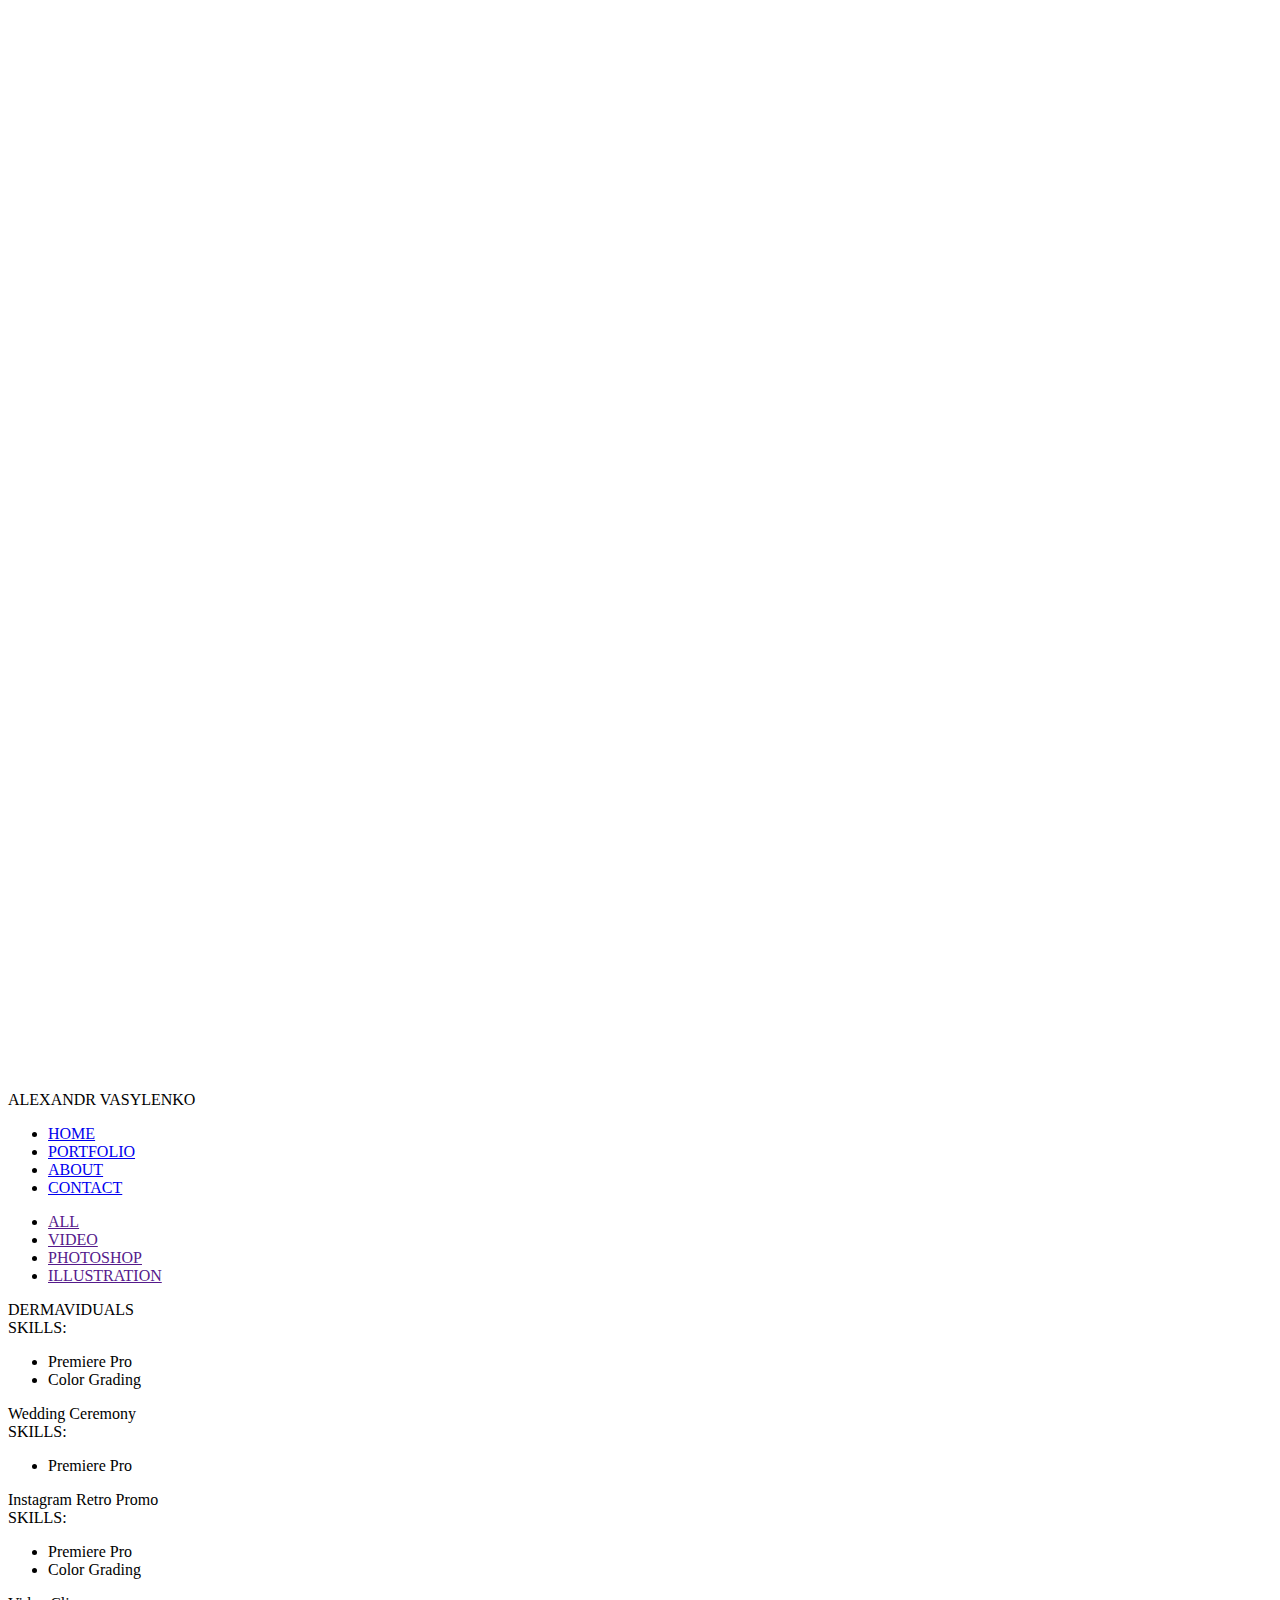
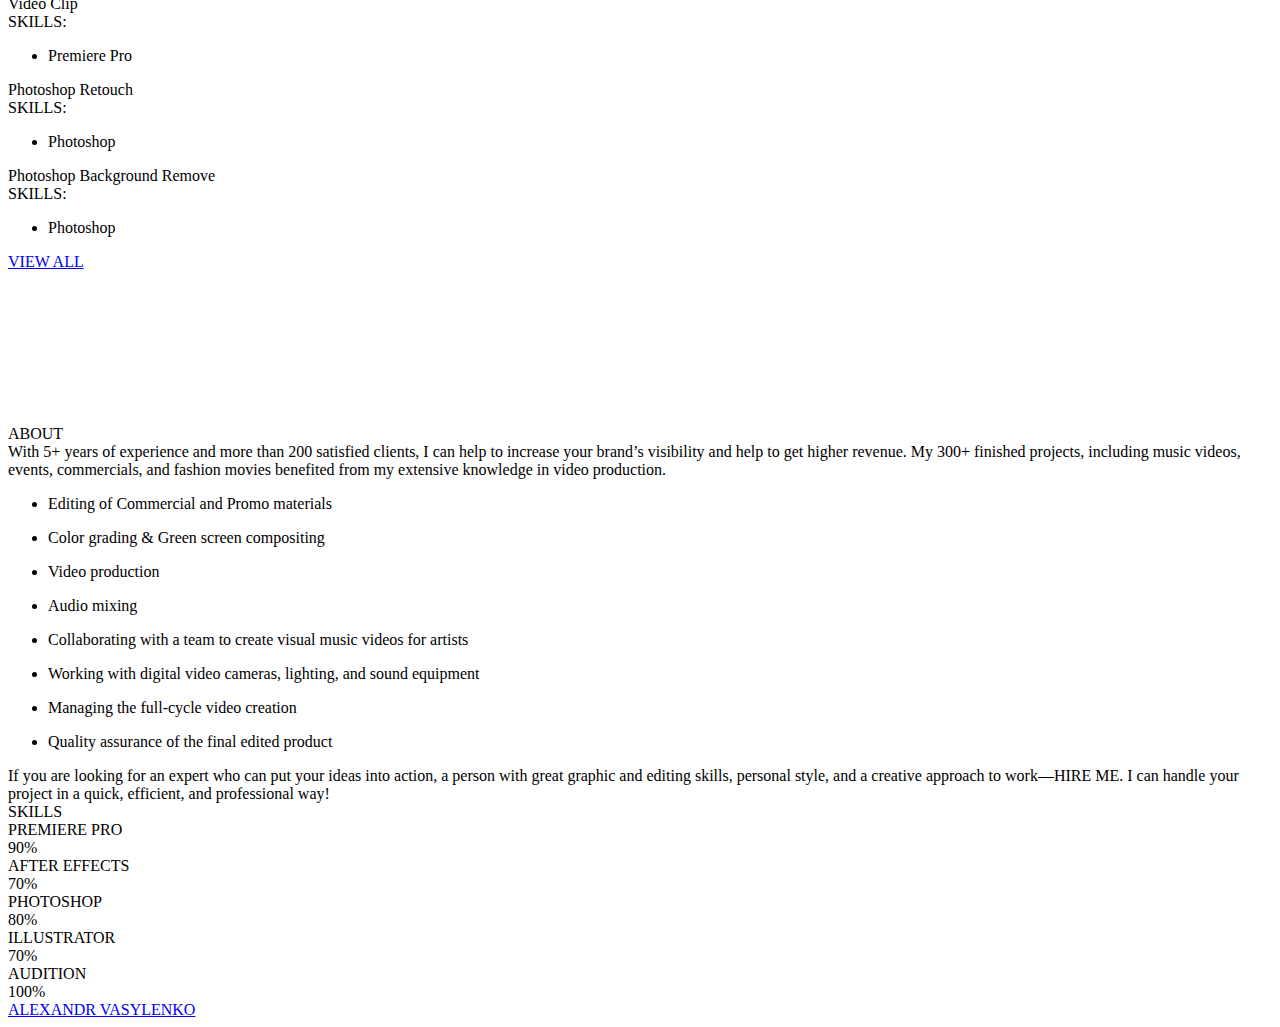
==== index.html @ b92a7e42 "Styled mobile-flip design" ====
<!doctype html>
<html lang="en">
<head>
  <meta charset="UTF-8">
  <meta name="viewport"
    content="width=device-width, user-scalable=no, initial-scale=1.0, maximum-scale=1.0, minimum-scale=1.0">
  <meta http-equiv="X-UA-Compatible" content="ie=edge">

  <!-- Fonts -->
  <link rel="preconnect" href="https://fonts.googleapis.com">
  <!-- <link rel="preconnect" href="https://fonts.gstatic.com" crossorigin> -->
  <link href="https://fonts.googleapis.com/css2?family=Raleway:wght@200;400;600;700&display=swap" rel="stylesheet">
  <!--  -->

  <!-- Font Awesome -->
  <link rel="stylesheet" href="https://use.fontawesome.com/releases/v5.15.4/css/all.css" integrity="sha384-DyZ88mC6Up2uqS4h/KRgHuoeGwBcD4Ng9SiP4dIRy0EXTlnuz47vAwmeGwVChigm" crossorigin="anonymous">
  <!--  -->

  <!-- CSS -->
  <!-- <link rel="stylesheet" href="assets/css/bootstrap.min.css"> -->
  <!--  -->

  <!-- Styles -->
  <link rel="stylesheet" href="/portfolio/assets/css/style.css" type="text/css">
  <link rel="stylesheet" href="/portfolio/styles/style.min.css" type="text/css">
  <!--  -->

  <!-- Script -->
  <script type="text/javascript" src="/portfolio/assets/js/jquery-3.6.0.min.js"></script>
  <script type="text/javascript" src="/portfolio/assets/js/lightzoom.js"></script>
  <script type="text/javascript">jQuery('.lightzoom').lightzoom({speed: 400, viewTitle: true});</script>
  <script type="text/javascript" src="/portfolio/assets/js/functions.js" defer></script>
  <!--  -->
  <link rel="shortcut icon" href="/portfolio/favicon.ico" type="image/x-icon">
  <title>Alex Vasylenko</title>
</head>
<body>
  <header id="home" class="header">
    <div id="overlay"></div>
    <div class="bg"></div>
    <div class="header__content">
      <div class="container">
        <div class="header__content-inner">
          <a class="logo-link" href="/"><img class="logo" src="/assets/images/logo-white.png" alt="header-logo"></a>
          <div class="title">
            <span>ALEXANDR VASYLENKO</span>
          </div>
          <div class="menu">
            <div class="menu-left">
              <div class="logo">
                <div class="logo__link">
                  <!-- <img class="logo__img" src="" alt="logo"> -->
                </div>
              </div>
            </div>
            <nav class="menu-right">
              <ul class="menu-right__list">
                <li class="menu-right__list-item">
                  <a href="/portfolio" class="menu-right__link menu-right__link--active">HOME</a>
                </li>
                <li class="menu-right__list-item">
                  <a href="#portfolio" class="menu-right__link">PORTFOLIO</a>
                </li>
                <li class="menu-right__list-item">
                  <a href="#about" class="menu-right__link">ABOUT</a>
                </li>
                <li class="menu-right__list-item">
                  <a href="#contact" class="menu-right__link">CONTACT</a>
                </li>
              </ul>
            </nav>
          </div>
        </div>
      </div>
    </div>
  </header>

  <div class="content">
    <section id="portfolio" class="portfolio">
      <div class="container">
        <div class="menu">
          <ul class="menu__list">
            <li class="menu__list-item pad">
              <a href="" class="menu__link menu__link--active"><span>ALL</span></a>
            </li>
            <li class="menu__list-item pad">
              <a href="" class="menu__link">VIDEO</a>
            </li>
            <li class="menu__list-item pad">
              <a href="" class="menu__link">PHOTOSHOP</a>
            </li>
            <li class="menu__list-item pad">
              <a href="" class="menu__link">ILLUSTRATION</a>
            </li>
          </ul>
        </div>
      
        <div class="portfolio__items">
          <div class="row">
            <div class="col-xs-12 col-sm-6 col-md-6 col-lg-4 portfolio__item">
              <div class="overlay">
                <div class="overlay__icons">
                  <!-- <a href="#"><i class="far fa-eye"></i></a> -->
                  <a class="overlay__icons-link" href="https://youtu.be/ZMEm9ED51pM" target="_blank"><i class="fas fa-link"></i></a>
                  <a class="overlay__icons-link lightzoom" href="/portfolio/assets/images/portfolio/screenshots/dermaviduals.png"><i class="fas fa-expand"></i></a>
                </div>
                <div class="overlay__text">
                  <div class="overlay__title">DERMAVIDUALS</div>
                  <div class="overlay__skill">
                    <div class="overlay__skill-title">SKILLS:</div>
                    <div class="overlay__skill-lists">
                      <ul class="overlay__skill-list">
                        <li class="overlay__skill-item">Premiere Pro</li>
                        <li class="overlay__skill-item">Color Grading</li>
                        <!-- <li class="overlay__skill-item photoshop">Illustrator</li>
                      </ul>
                      <ul class="overlay__skill-list">
                        <li class="overlay__skill-item photoshop">Photoshop</li>
                        <li class="overlay__skill-item photoshop">Illustrator</li> -->
                      </ul>
                    </div>
                  </div>
                </div>
              </div>
              <div class="portfolio__item-img portfolio__item-1"></div>
              <!-- <img class="portfolio__item-img" src="/portfolio/assets/images/screenshots/Example2.png" alt="DERMAVIDUALS"> -->
              <div class="portfolio__item-title"></div>
              <div class="portfolio__item-desc"></div>
            </div>
            <div class="col-xs-12 col-sm-6 col-md-6 col-lg-4 portfolio__item">
              <div class="overlay">
                <div class="overlay__icons">
                  <!-- <a href="#"><i class="far fa-eye"></i></a> -->
                  <a class="overlay__icons-link" href="https://youtu.be/15vxEZLTHuY" target="_blank"><i class="fas fa-link"></i></a>
                  <a class="overlay__icons-link lightzoom" href="/portfolio/assets/images/portfolio/screenshots/wedding-ceremony.png"><i class="fas fa-expand"></i></a>
                </div>
                <div class="overlay__text">
                  <div class="overlay__title">Wedding Ceremony</div>
                  <div class="overlay__skill">
                    <div class="overlay__skill-title">SKILLS:</div>
                    <div class="overlay__skill-lists">
                      <ul class="overlay__skill-list">
                        <li class="overlay__skill-item">Premiere Pro</li>
                        <!-- <li class="overlay__skill-item photoshop">Illustrator</li>
                        <li class="overlay__skill-item photoshop">Illustrator</li>
                      </ul>
                      <ul class="overlay__skill-list">
                        <li class="overlay__skill-item photoshop">Photoshop</li>
                        <li class="overlay__skill-item photoshop">Illustrator</li> -->
                      </ul>
                    </div>
                  </div>
                </div>
              </div>
              <div class="portfolio__item-img portfolio__item-2"></div>
              <!-- <img class="portfolio__item-img" src="/portfolio/assets/images/screenshots/Example7.png" alt="Wedding Ceremony"> -->
              <div class="portfolio__item-title"></div>
              <div class="portfolio__item-desc"></div>
            </div>
            <div class="col-xs-12 col-sm-6 col-md-6 col-lg-4 portfolio__item">
              <div class="overlay">
                <div class="overlay__icons">
                  <!-- <a href="#"><i class="far fa-eye"></i></a> -->
                  <a class="overlay__icons-link" href="https://youtube.com/shorts/yMUczRINJYo?feature=share" target="_blank"><i class="fas fa-link"></i></a>
                  <a class="overlay__icons-link lightzoom" href="/portfolio/assets/images/portfolio/screenshots/inst_retro_promo.png"><i class="fas fa-expand"></i></a>
                </div>
                <div class="overlay__text">
                  <div class="overlay__title">Instagram Retro Promo</div>
                  <div class="overlay__skill">
                    <div class="overlay__skill-title">SKILLS:</div>
                    <div class="overlay__skill-lists">
                      <ul class="overlay__skill-list">
                        <li class="overlay__skill-item">Premiere Pro</li>
                        <li class="overlay__skill-item">Color Grading</li>
                        <!-- <li class="overlay__skill-item photoshop">Illustrator</li> -->
                      </ul>
                    </div>
                  </div>
                </div>
              </div>
              <div class="portfolio__item-img portfolio__item-3"></div>
              <!-- <img class="portfolio__item-img" src="/portfolio/assets/images/screenshots/inst_retro_promo.png" alt="Instagram Retro Promo"> -->
              <div class="portfolio__item-title"></div>
              <div class="portfolio__item-desc"></div>
            </div>
            <div class="col-xs-12 col-sm-6 col-md-6 col-lg-4 portfolio__item">
              <div class="overlay">
                <div class="overlay__icons">
                  <!-- <a href="#"><i class="far fa-eye"></i></a> -->
                  <a class="overlay__icons-link" href="https://youtu.be/8874lwxf_Is" target="_blank"><i class="fas fa-link"></i></a>
                  <a class="overlay__icons-link lightzoom" href="/portfolio/assets/images/portfolio/screenshots/video-clip-1.png"><i class="fas fa-expand"></i></a>
                </div>
                <div class="overlay__text">
                  <div class="overlay__title">Video Clip</div>
                  <div class="overlay__skill">
                    <div class="overlay__skill-title">SKILLS:</div>
                    <div class="overlay__skill-lists">
                      <ul class="overlay__skill-list">
                        <li class="overlay__skill-item">Premiere Pro</li>
                        <!-- <li class="overlay__skill-item photoshop">Illustrator</li>
                        <li class="overlay__skill-item photoshop">Illustrator</li> -->
                      </ul>
                    </div>
                  </div>
                </div>
              </div>
              <div class="portfolio__item-img portfolio__item-4"></div>
              <!-- <img class="portfolio__item-img" src="/portfolio/assets/images/screenshots/Example6.png" alt=""> -->
              <div class="portfolio__item-title"></div>
              <div class="portfolio__item-desc"></div>
            </div>
            <div class="col-xs-12 col-sm-6 col-md-6 col-lg-4 portfolio__item">
              <div class="overlay">
                <div class="overlay__icons">
                  <!-- <a href="#"><i class="far fa-eye"></i></a> -->
                  <a class="overlay__icons-link lightzoom" href="/portfolio/assets/images/portfolio/photos/ps-retouch-1.png"><i class="fas fa-expand"></i></a>
                </div>
                <div class="overlay__text">
                  <div class="overlay__title">Photoshop Retouch</div>
                  <div class="overlay__skill">
                    <div class="overlay__skill-title">SKILLS:</div>
                    <div class="overlay__skill-lists">
                      <ul class="overlay__skill-list">
                        <li class="overlay__skill-item photoshop">Photoshop</li>
                      </ul>
                    </div>
                  </div>
                </div>
              </div>
              <div class="portfolio__item-img portfolio__item-5"></div>
              <!-- <img class="portfolio__item-img" src="/portfolio/assets/images/about.png" alt=""> -->
              <div class="portfolio__item-title"></div>
              <div class="portfolio__item-desc"></div>
            </div>
            <div class="col-xs-12 col-sm-6 col-md-6 col-lg-4 portfolio__item">
              <div class="overlay">
                <div class="overlay__icons">
                  <!-- <a href="#"><i class="far fa-eye"></i></a> -->
                  <a class="overlay__icons-link lightzoom" href="/portfolio/assets/images/portfolio/photos/ps-bg-remove-white.png"><i class="fas fa-expand"></i></a>
                </div>
                <div class="overlay__text">
                  <div class="overlay__title">Photoshop Background Remove</div>
                  <div class="overlay__skill">
                    <div class="overlay__skill-title">SKILLS:</div>
                    <div class="overlay__skill-lists">
                      <ul class="overlay__skill-list">
                        <li class="overlay__skill-item">Photoshop</li>
                      </ul>
                    </div>
                  </div>
                </div>
              </div>
              <div class="portfolio__item-img portfolio__item-6"></div>
              <!-- <img class="portfolio__item-img" src="/portfolio/assets/images/about.png" alt=""> -->
              <div class="portfolio__item-title"></div>
              <div class="portfolio__item-desc"></div>
            </div>
          </div>
        </div>

        <div class="portfolio__button">
          <a href="/portfolio/portfolio.html" class="portfolio__button-link">VIEW ALL</a>
        </div>
      </div>
    </section>

    <section id="about" class="about">
      <div class="container-fluid">
        <div class="row">
          <div class="col-xs-12 col-sm-12 col-md-6 col-lg-6">
            <video class="about__bg" autoplay loop muted>
              <source src="assets/videos/bg.mp4" 
                type="video/mp4"> 
            </video> 
          </div>
          <div class="col-xs-12 col-sm-12 col-md-6 col-lg-6">
            <div class="about__detail">
              <div class="about__title">
                ABOUT
              </div>
              <div class="about__description">
                <div class="about__description-1">
                  With 5+ years of experience and more than 200 satisfied clients, I can help to increase your brand’s visibility and help to get higher revenue. My 300+ finished projects, including music videos, events, commercials, and fashion movies benefited from my extensive knowledge in video production.
                </div>
                <div class="about__description-2">
                  <ul class="about__description-list">
                    <li class="about__description-item"><i class="fas fa-check-square"></i><p>Editing of Commercial and Promo materials</p></li>
                    <li class="about__description-item"><i class="fas fa-check-square"></i><p>Color grading & Green screen compositing</p></li>
                    <li class="about__description-item"><i class="fas fa-check-square"></i><p>Video production</p></li>
                    <li class="about__description-item"><i class="fas fa-check-square"></i><p>Audio mixing</p></li>
                    <li class="about__description-item"><i class="fas fa-check-square"></i><p>Collaborating with a team to create visual music videos for artists</p></li>
                    <li class="about__description-item"><i class="fas fa-check-square"></i><p>Working with digital video cameras, lighting, and sound equipment</p></li>
                    <li class="about__description-item"><i class="fas fa-check-square"></i><p>Managing the full-cycle video creation</p></li>
                    <li class="about__description-item"><i class="fas fa-check-square"></i><p>Quality assurance of the final edited product</p></li>
                  </ul>
                </div>
                <div class="about__description-3">
                  If you are looking for an expert who can put your ideas into action, a person with great graphic and editing skills, personal style, and a creative approach to work—HIRE ME. I can handle your project in a quick, efficient, and professional way!
                </div>
              </div>
              
            </div>
          </div>
        </div>
        <div class="container">
          <div class="row">
            <div class="col-xs-12 col-sm-12 col-md-12 col-lg-12">
              <div class="about__skill">
                <div class="about__skill-title">SKILLS</div>

                <div class="about__skill-bar">
                  <div class="skill premiere-pro">
                    <div class="bar">
                      <div class="bar__text">
                        <div class="bar__name">PREMIERE PRO</div>
                        <div class="percent">90%</div>
                      </div>
                      <div class="bar__line premiere-pro"></div>
                    </div>
                  </div>
                  <div class="skill after-effects">
                    <div class="bar">
                      <div class="bar__text">
                        <div class="bar__name">AFTER EFFECTS</div>
                        <div class="percent">70%</div>
                      </div>
                      <div class="bar__line after-effects"></div>
                    </div>
                  </div>
                  <div class="skill photoshop">
                    <div class="bar">
                      <div class="bar__text">
                        <div class="bar__name">PHOTOSHOP</div>
                        <div class="percent">80%</div>
                      </div>
                      <div class="bar__line photoshop"></div>
                    </div>
                  </div>
                  <div class="skill illustrator">
                    <div class="bar">
                      <div class="bar__text">
                        <div class="bar__name">ILLUSTRATOR</div>
                        <div class="percent">70%</div>
                      </div>
                      <div class="bar__line illustrator"></div>
                    </div>
                  </div>
                  <div class="skill audition">
                    <div class="bar">
                      <div class="bar__text">
                        <div class="bar__name">AUDITION</div>
                        <div class="percent">100%</div>
                      </div>
                      <div class="bar__line audition"></div>
                    </div>
                  </div>
                </div>
              </div>
            </div>
          </div>
        </div>  
    </section>
  </div>

  <!-- <div class="line"></div> -->

  <footer id="contact" class="footer">
    <div class="container">
      <div class="footer-wrapper">
        <div class="footer__title"><a href="#home">ALEXANDR VASYLENKO</a></div>
        <div class="footer__socials">
          <a href="https://www.youtube.com/watch?v=kZzDmT96uek&list=PLQsCbaeYlivxe1vZ52b4h73RuVxspUTUY" class="icon" target="_blank"><i class="fab fa-youtube"></i></a>
          <a href="#" class="icon"><i class="fab fa-instagram"></i></a>
        </div>
      </div>
    </div>
  </footer>

</body>
</html>
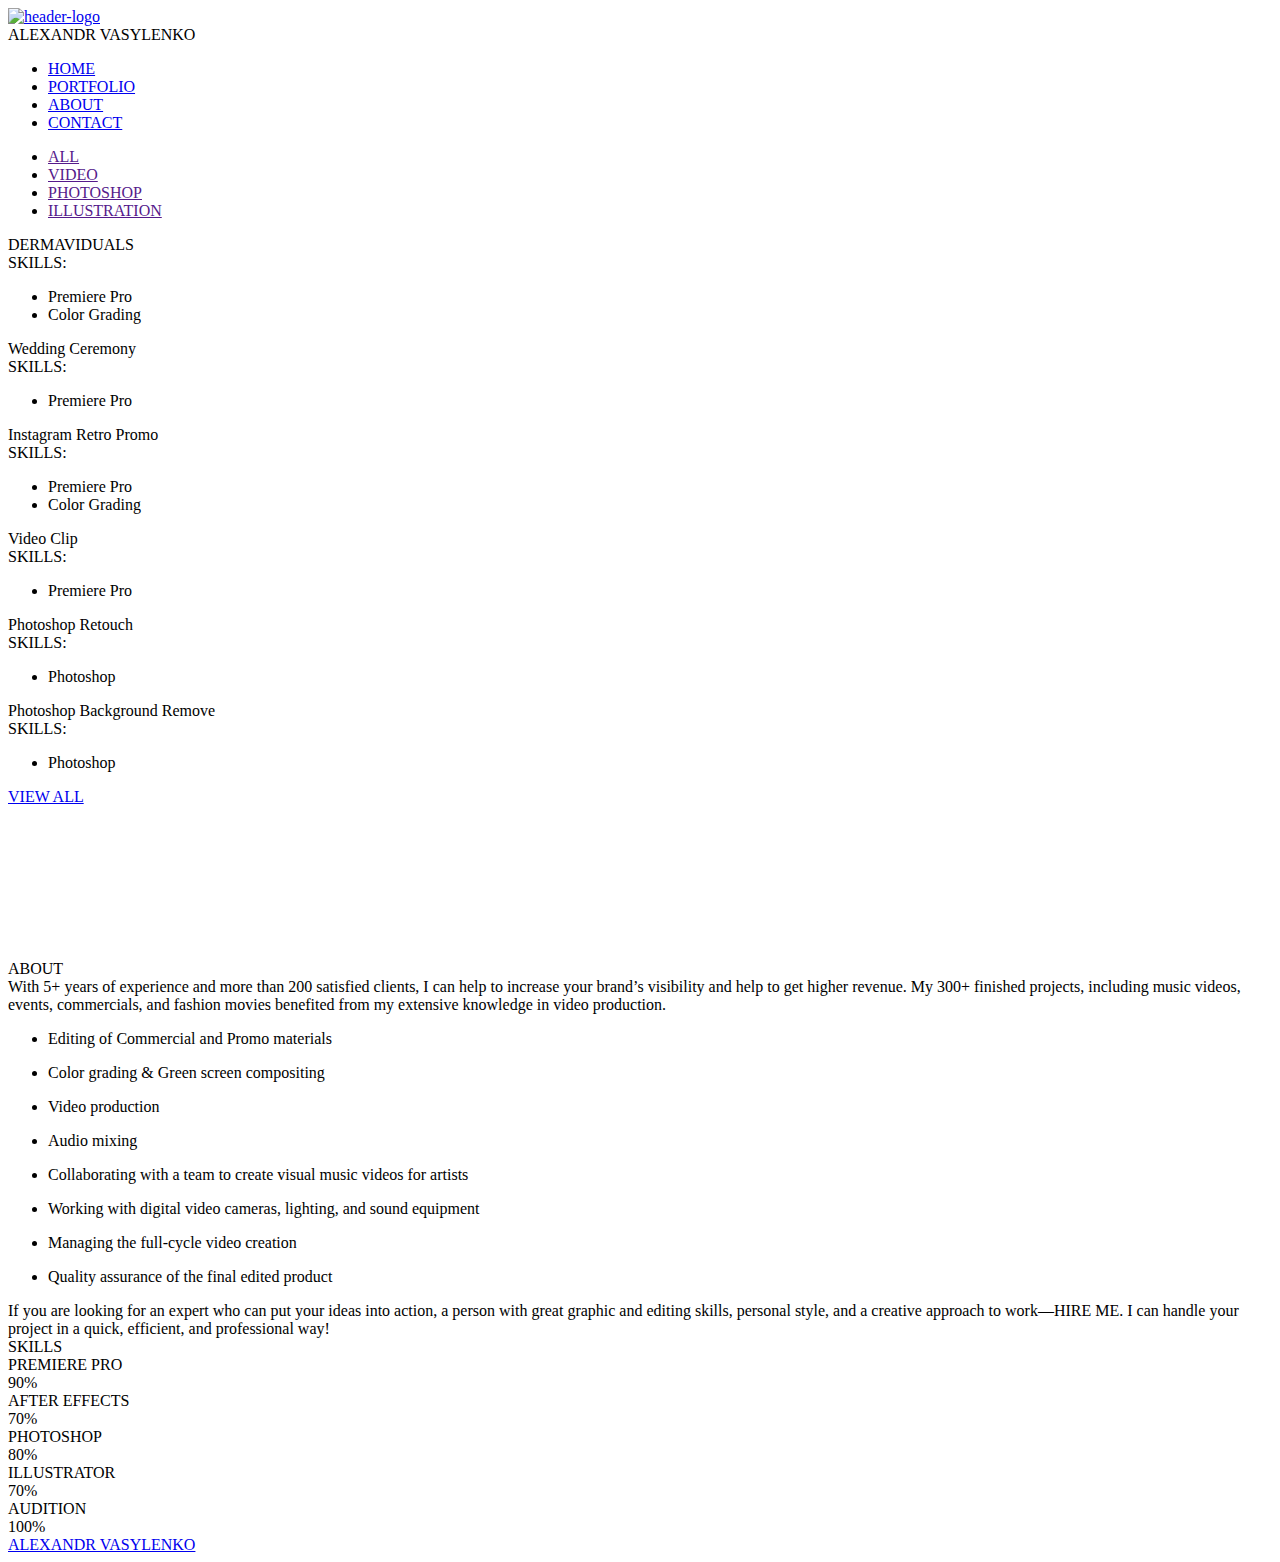
==== commit 315133c1: "Fix logo path" ====
--- a/index.html
+++ b/index.html
@@ -41,7 +41,7 @@
     <div class="header__content">
       <div class="container">
         <div class="header__content-inner">
-          <a class="logo-link" href="/"><img class="logo" src="/assets/images/logo-white.png" alt="header-logo"></a>
+          <a class="logo-link" href="/"><img class="logo" src="/portfolio/assets/images/logo-white.png" alt="header-logo"></a>
           <div class="title">
             <span>ALEXANDR VASYLENKO</span>
           </div>
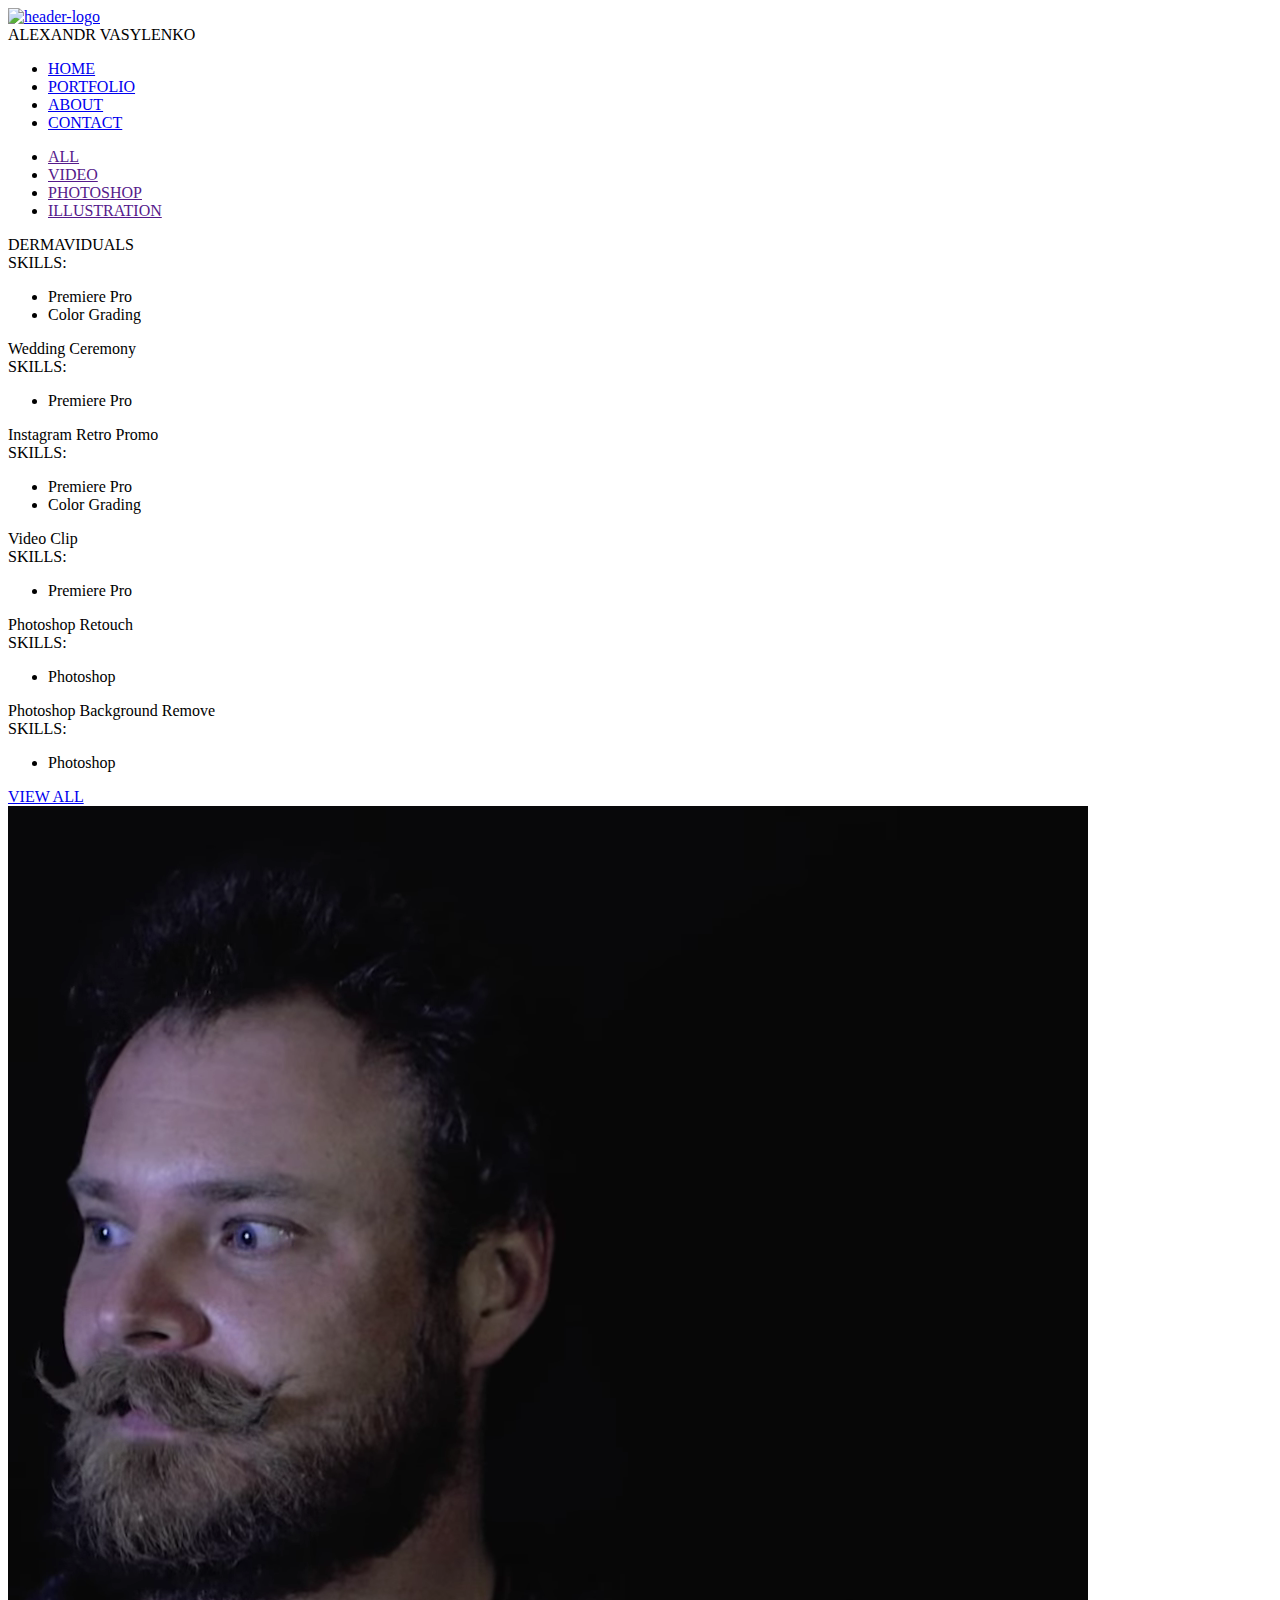
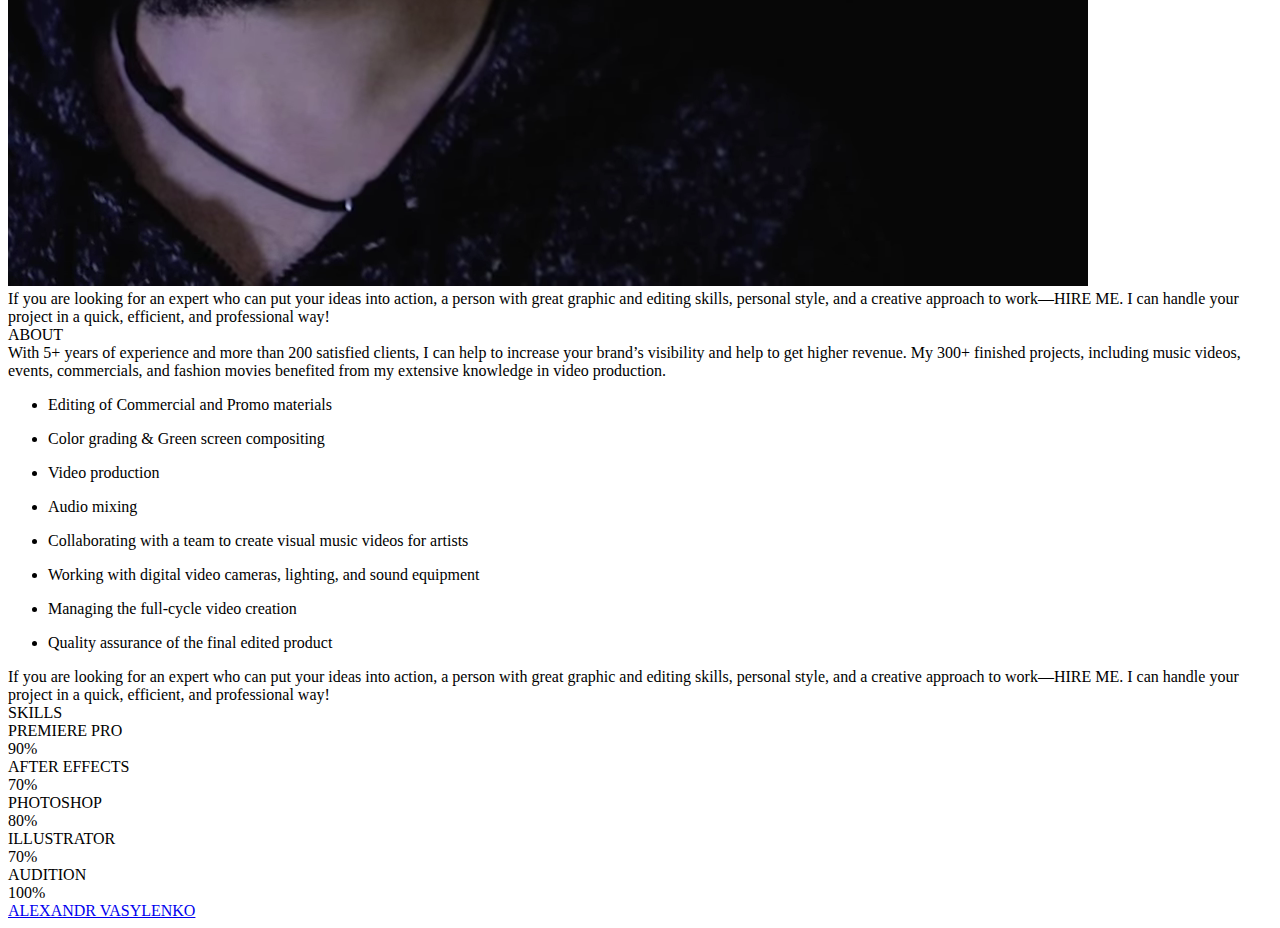
==== commit cf61a285: "Styled tab and tab-flip design; Remove menu item Contact and instagram icon; Add new portfolio items" ====
--- a/index.html
+++ b/index.html
@@ -28,7 +28,6 @@
   <!-- Script -->
   <script type="text/javascript" src="/portfolio/assets/js/jquery-3.6.0.min.js"></script>
   <script type="text/javascript" src="/portfolio/assets/js/lightzoom.js"></script>
-  <script type="text/javascript">jQuery('.lightzoom').lightzoom({speed: 400, viewTitle: true});</script>
   <script type="text/javascript" src="/portfolio/assets/js/functions.js" defer></script>
   <!--  -->
   <link rel="shortcut icon" href="/portfolio/favicon.ico" type="image/x-icon">
@@ -41,7 +40,7 @@
     <div class="header__content">
       <div class="container">
         <div class="header__content-inner">
-          <a class="logo-link" href="/"><img class="logo" src="/portfolio/assets/images/logo-white.png" alt="header-logo"></a>
+          <a class="logo-link" href="/portfolio"><img class="logo" src="/portfolio/assets/images/logo-white.png" alt="header-logo"></a>
           <div class="title">
             <span>ALEXANDR VASYLENKO</span>
           </div>
@@ -100,9 +99,8 @@
             <div class="col-xs-12 col-sm-6 col-md-6 col-lg-4 portfolio__item">
               <div class="overlay">
                 <div class="overlay__icons">
-                  <!-- <a href="#"><i class="far fa-eye"></i></a> -->
                   <a class="overlay__icons-link" href="https://youtu.be/ZMEm9ED51pM" target="_blank"><i class="fas fa-link"></i></a>
-                  <a class="overlay__icons-link lightzoom" href="/portfolio/assets/images/portfolio/screenshots/dermaviduals.png"><i class="fas fa-expand"></i></a>
+                  <a class="overlay__icons-link lightzoom" href="/portfolio/assets/images/portfolio/screenshots/dermaviduals.webp"><i class="fas fa-expand"></i></a>
                 </div>
                 <div class="overlay__text">
                   <div class="overlay__title">DERMAVIDUALS</div>
@@ -112,27 +110,20 @@
                       <ul class="overlay__skill-list">
                         <li class="overlay__skill-item">Premiere Pro</li>
                         <li class="overlay__skill-item">Color Grading</li>
-                        <!-- <li class="overlay__skill-item photoshop">Illustrator</li>
-                      </ul>
-                      <ul class="overlay__skill-list">
-                        <li class="overlay__skill-item photoshop">Photoshop</li>
-                        <li class="overlay__skill-item photoshop">Illustrator</li> -->
                       </ul>
                     </div>
                   </div>
                 </div>
               </div>
               <div class="portfolio__item-img portfolio__item-1"></div>
-              <!-- <img class="portfolio__item-img" src="/portfolio/assets/images/screenshots/Example2.png" alt="DERMAVIDUALS"> -->
-              <div class="portfolio__item-title"></div>
-              <div class="portfolio__item-desc"></div>
-            </div>
-            <div class="col-xs-12 col-sm-6 col-md-6 col-lg-4 portfolio__item">
-              <div class="overlay">
-                <div class="overlay__icons">
-                  <!-- <a href="#"><i class="far fa-eye"></i></a> -->
+              <div class="portfolio__item-title"></div>
+              <div class="portfolio__item-desc"></div>
+            </div>
+            <div class="col-xs-12 col-sm-6 col-md-6 col-lg-4 portfolio__item">
+              <div class="overlay">
+                <div class="overlay__icons">
                   <a class="overlay__icons-link" href="https://youtu.be/15vxEZLTHuY" target="_blank"><i class="fas fa-link"></i></a>
-                  <a class="overlay__icons-link lightzoom" href="/portfolio/assets/images/portfolio/screenshots/wedding-ceremony.png"><i class="fas fa-expand"></i></a>
+                  <a class="overlay__icons-link lightzoom" href="/portfolio/assets/images/portfolio/screenshots/wedding-ceremony.webp"><i class="fas fa-expand"></i></a>
                 </div>
                 <div class="overlay__text">
                   <div class="overlay__title">Wedding Ceremony</div>
@@ -141,28 +132,20 @@
                     <div class="overlay__skill-lists">
                       <ul class="overlay__skill-list">
                         <li class="overlay__skill-item">Premiere Pro</li>
-                        <!-- <li class="overlay__skill-item photoshop">Illustrator</li>
-                        <li class="overlay__skill-item photoshop">Illustrator</li>
-                      </ul>
-                      <ul class="overlay__skill-list">
-                        <li class="overlay__skill-item photoshop">Photoshop</li>
-                        <li class="overlay__skill-item photoshop">Illustrator</li> -->
                       </ul>
                     </div>
                   </div>
                 </div>
               </div>
               <div class="portfolio__item-img portfolio__item-2"></div>
-              <!-- <img class="portfolio__item-img" src="/portfolio/assets/images/screenshots/Example7.png" alt="Wedding Ceremony"> -->
-              <div class="portfolio__item-title"></div>
-              <div class="portfolio__item-desc"></div>
-            </div>
-            <div class="col-xs-12 col-sm-6 col-md-6 col-lg-4 portfolio__item">
-              <div class="overlay">
-                <div class="overlay__icons">
-                  <!-- <a href="#"><i class="far fa-eye"></i></a> -->
+              <div class="portfolio__item-title"></div>
+              <div class="portfolio__item-desc"></div>
+            </div>
+            <div class="col-xs-12 col-sm-6 col-md-6 col-lg-4 portfolio__item">
+              <div class="overlay">
+                <div class="overlay__icons">
                   <a class="overlay__icons-link" href="https://youtube.com/shorts/yMUczRINJYo?feature=share" target="_blank"><i class="fas fa-link"></i></a>
-                  <a class="overlay__icons-link lightzoom" href="/portfolio/assets/images/portfolio/screenshots/inst_retro_promo.png"><i class="fas fa-expand"></i></a>
+                  <a class="overlay__icons-link lightzoom" href="/portfolio/assets/images/portfolio/screenshots/inst_retro_promo.webp"><i class="fas fa-expand"></i></a>
                 </div>
                 <div class="overlay__text">
                   <div class="overlay__title">Instagram Retro Promo</div>
@@ -172,23 +155,20 @@
                       <ul class="overlay__skill-list">
                         <li class="overlay__skill-item">Premiere Pro</li>
                         <li class="overlay__skill-item">Color Grading</li>
-                        <!-- <li class="overlay__skill-item photoshop">Illustrator</li> -->
                       </ul>
                     </div>
                   </div>
                 </div>
               </div>
               <div class="portfolio__item-img portfolio__item-3"></div>
-              <!-- <img class="portfolio__item-img" src="/portfolio/assets/images/screenshots/inst_retro_promo.png" alt="Instagram Retro Promo"> -->
-              <div class="portfolio__item-title"></div>
-              <div class="portfolio__item-desc"></div>
-            </div>
-            <div class="col-xs-12 col-sm-6 col-md-6 col-lg-4 portfolio__item">
-              <div class="overlay">
-                <div class="overlay__icons">
-                  <!-- <a href="#"><i class="far fa-eye"></i></a> -->
+              <div class="portfolio__item-title"></div>
+              <div class="portfolio__item-desc"></div>
+            </div>
+            <div class="col-xs-12 col-sm-6 col-md-6 col-lg-4 portfolio__item">
+              <div class="overlay">
+                <div class="overlay__icons">
                   <a class="overlay__icons-link" href="https://youtu.be/8874lwxf_Is" target="_blank"><i class="fas fa-link"></i></a>
-                  <a class="overlay__icons-link lightzoom" href="/portfolio/assets/images/portfolio/screenshots/video-clip-1.png"><i class="fas fa-expand"></i></a>
+                  <a class="overlay__icons-link lightzoom" href="/portfolio/assets/images/portfolio/screenshots/video-clip-1.webp"><i class="fas fa-expand"></i></a>
                 </div>
                 <div class="overlay__text">
                   <div class="overlay__title">Video Clip</div>
@@ -197,23 +177,19 @@
                     <div class="overlay__skill-lists">
                       <ul class="overlay__skill-list">
                         <li class="overlay__skill-item">Premiere Pro</li>
-                        <!-- <li class="overlay__skill-item photoshop">Illustrator</li>
-                        <li class="overlay__skill-item photoshop">Illustrator</li> -->
                       </ul>
                     </div>
                   </div>
                 </div>
               </div>
               <div class="portfolio__item-img portfolio__item-4"></div>
-              <!-- <img class="portfolio__item-img" src="/portfolio/assets/images/screenshots/Example6.png" alt=""> -->
-              <div class="portfolio__item-title"></div>
-              <div class="portfolio__item-desc"></div>
-            </div>
-            <div class="col-xs-12 col-sm-6 col-md-6 col-lg-4 portfolio__item">
-              <div class="overlay">
-                <div class="overlay__icons">
-                  <!-- <a href="#"><i class="far fa-eye"></i></a> -->
-                  <a class="overlay__icons-link lightzoom" href="/portfolio/assets/images/portfolio/photos/ps-retouch-1.png"><i class="fas fa-expand"></i></a>
+              <div class="portfolio__item-title"></div>
+              <div class="portfolio__item-desc"></div>
+            </div>
+            <div class="col-xs-12 col-sm-6 col-md-6 col-lg-4 portfolio__item">
+              <div class="overlay">
+                <div class="overlay__icons">
+                  <a class="overlay__icons-link lightzoom" href="/portfolio/assets/images/portfolio/photos/ps-retouch-1.webp"><i class="fas fa-expand"></i></a>
                 </div>
                 <div class="overlay__text">
                   <div class="overlay__title">Photoshop Retouch</div>
@@ -228,15 +204,13 @@
                 </div>
               </div>
               <div class="portfolio__item-img portfolio__item-5"></div>
-              <!-- <img class="portfolio__item-img" src="/portfolio/assets/images/about.png" alt=""> -->
-              <div class="portfolio__item-title"></div>
-              <div class="portfolio__item-desc"></div>
-            </div>
-            <div class="col-xs-12 col-sm-6 col-md-6 col-lg-4 portfolio__item">
-              <div class="overlay">
-                <div class="overlay__icons">
-                  <!-- <a href="#"><i class="far fa-eye"></i></a> -->
-                  <a class="overlay__icons-link lightzoom" href="/portfolio/assets/images/portfolio/photos/ps-bg-remove-white.png"><i class="fas fa-expand"></i></a>
+              <div class="portfolio__item-title"></div>
+              <div class="portfolio__item-desc"></div>
+            </div>
+            <div class="col-xs-12 col-sm-6 col-md-6 col-lg-4 portfolio__item">
+              <div class="overlay">
+                <div class="overlay__icons">
+                  <a class="overlay__icons-link lightzoom" href="/portfolio/assets/images/portfolio/photos/ps-bg-remove-white.webp"><i class="fas fa-expand"></i></a>
                 </div>
                 <div class="overlay__text">
                   <div class="overlay__title">Photoshop Background Remove</div>
@@ -251,7 +225,6 @@
                 </div>
               </div>
               <div class="portfolio__item-img portfolio__item-6"></div>
-              <!-- <img class="portfolio__item-img" src="/portfolio/assets/images/about.png" alt=""> -->
               <div class="portfolio__item-title"></div>
               <div class="portfolio__item-desc"></div>
             </div>
@@ -268,10 +241,12 @@
       <div class="container-fluid">
         <div class="row">
           <div class="col-xs-12 col-sm-12 col-md-6 col-lg-6">
-            <video class="about__bg" autoplay loop muted>
-              <source src="assets/videos/bg.mp4" 
-                type="video/mp4"> 
+            <video class="about__bg" onloadeddata="this.play();" playsinline autoplay muted loop>
+              <source src="assets/videos/bg.webm" type='video/webm; codecs="vp8.0, vorbis"'> 
             </video> 
+            <div class="about__description-left about__description-3">
+              If you are looking for an expert who can put your ideas into action, a person with great graphic and editing skills, personal style, and a creative approach to work—HIRE ME. I can handle your project in a quick, efficient, and professional way!
+            </div>
           </div>
           <div class="col-xs-12 col-sm-12 col-md-6 col-lg-6">
             <div class="about__detail">
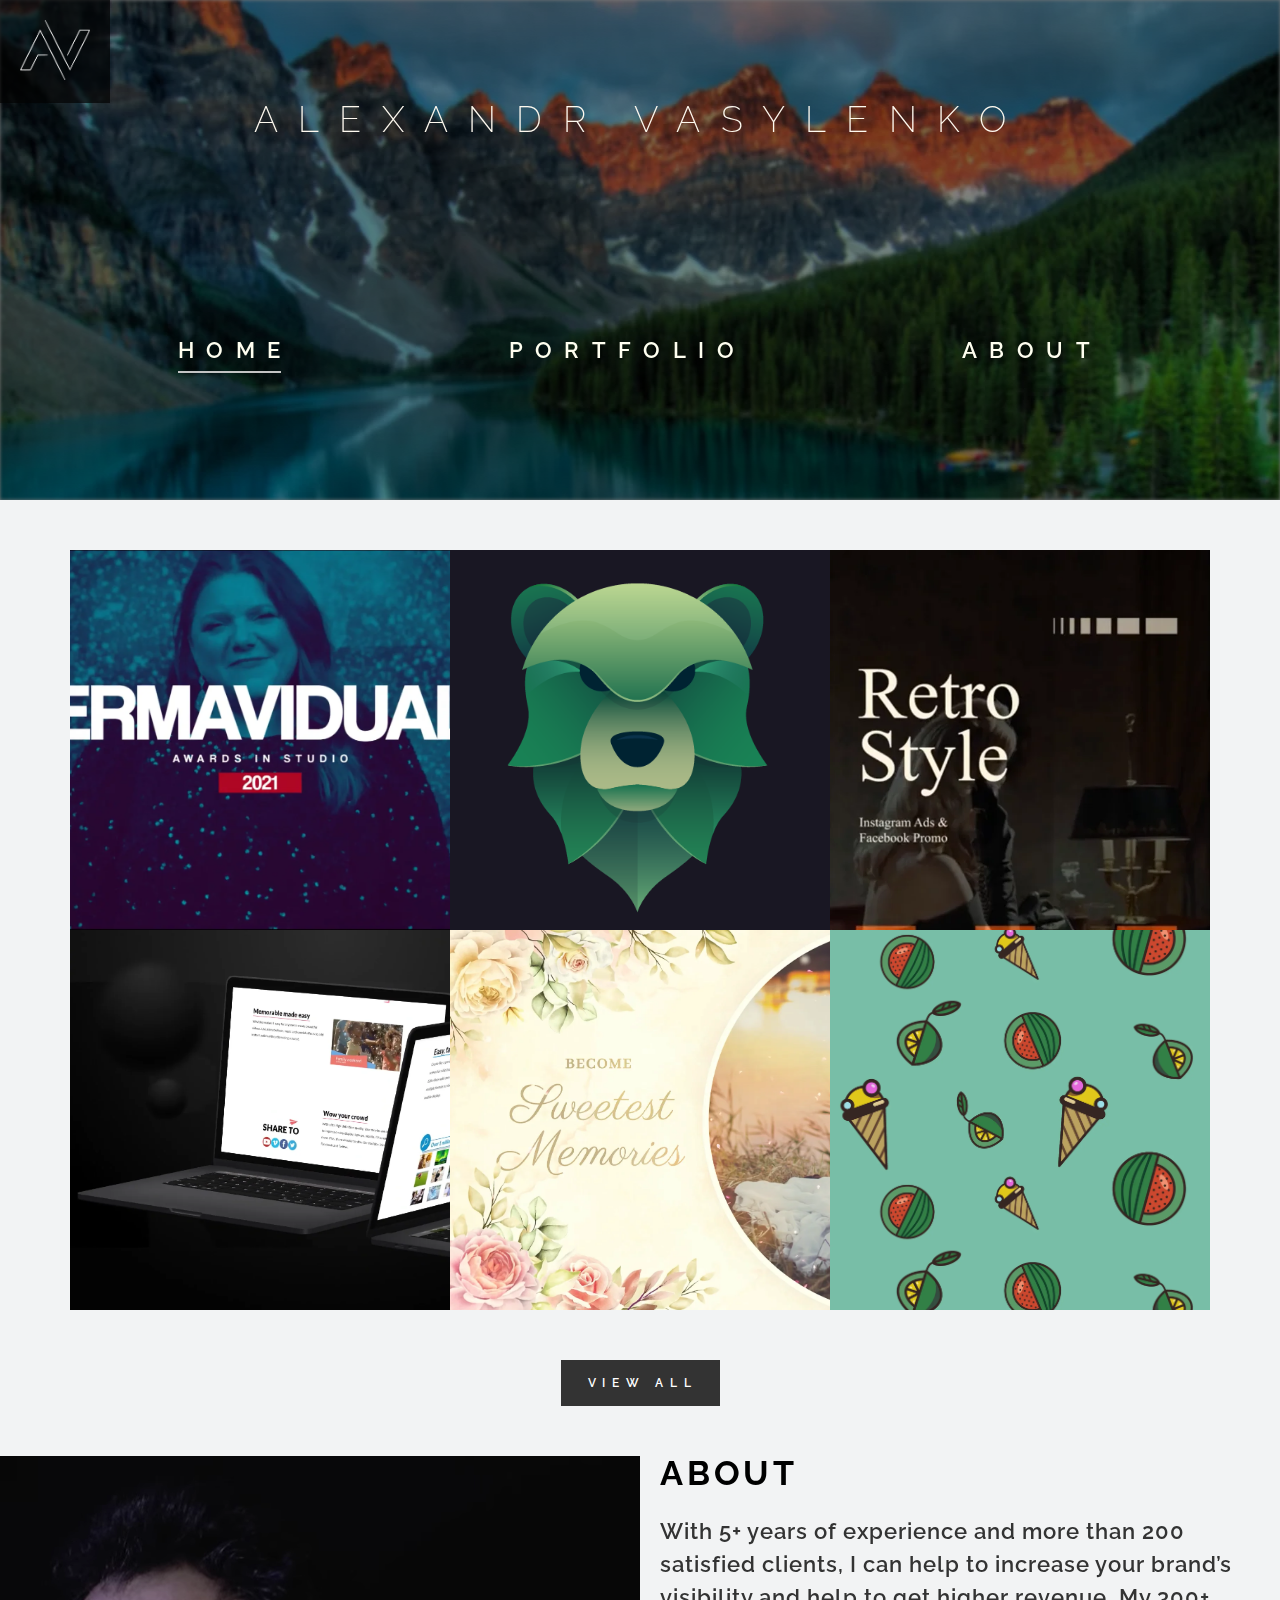
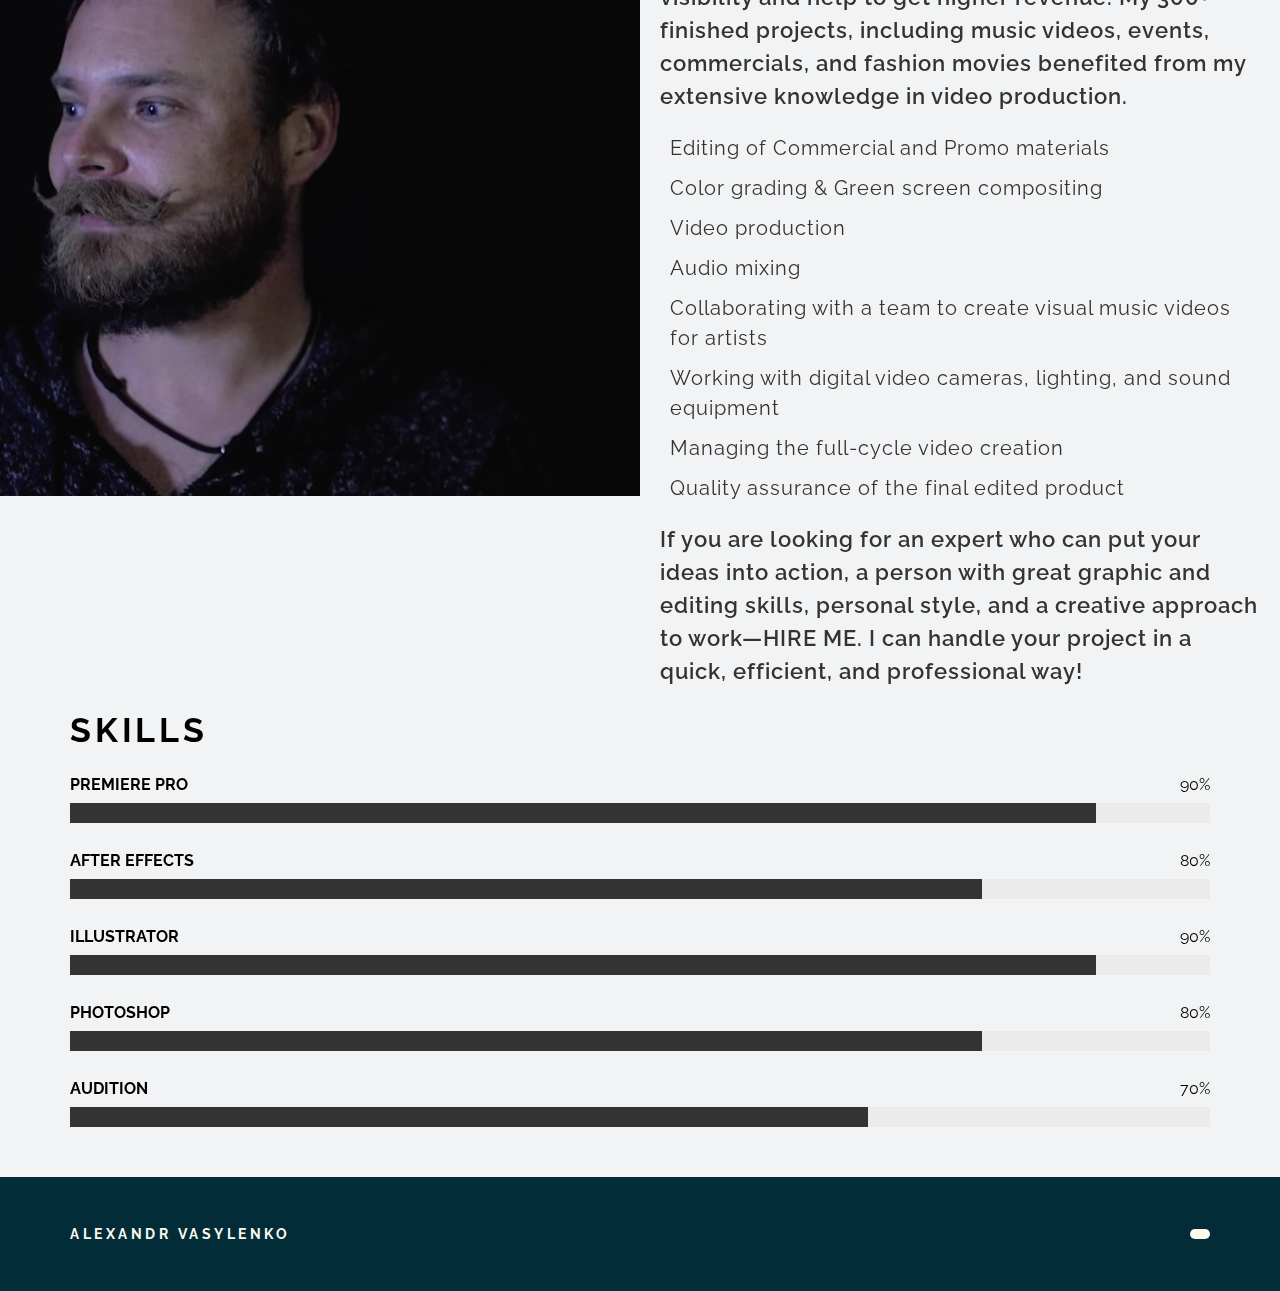
==== commit 6ee9574f: "Add new projects, remove sort menu, change skills percent value" ====
--- a/index.html
+++ b/index.html
@@ -21,16 +21,16 @@
   <!--  -->
 
   <!-- Styles -->
-  <link rel="stylesheet" href="/portfolio/assets/css/style.css" type="text/css">
-  <link rel="stylesheet" href="/portfolio/styles/style.min.css" type="text/css">
+  <link rel="stylesheet" href="/assets/css/style.css" type="text/css">
+  <link rel="stylesheet" href="/styles/style.min.css" type="text/css">
   <!--  -->
 
   <!-- Script -->
-  <script type="text/javascript" src="/portfolio/assets/js/jquery-3.6.0.min.js"></script>
-  <script type="text/javascript" src="/portfolio/assets/js/lightzoom.js"></script>
-  <script type="text/javascript" src="/portfolio/assets/js/functions.js" defer></script>
-  <!--  -->
-  <link rel="shortcut icon" href="/portfolio/favicon.ico" type="image/x-icon">
+  <script type="text/javascript" src="/assets/js/jquery-3.6.0.min.js"></script>
+  <script type="text/javascript" src="/assets/js/lightzoom.js"></script>
+  <script type="text/javascript" src="/assets/js/functions.js" defer></script>
+  <!--  -->
+  <link rel="shortcut icon" href="/favicon.ico" type="image/x-icon">
   <title>Alex Vasylenko</title>
 </head>
 <body>
@@ -40,7 +40,7 @@
     <div class="header__content">
       <div class="container">
         <div class="header__content-inner">
-          <a class="logo-link" href="/portfolio"><img class="logo" src="/portfolio/assets/images/logo-white.png" alt="header-logo"></a>
+          <a class="logo-link" href="/"><img class="logo" src="/assets/images/logo-white.png" alt="header-logo"></a>
           <div class="title">
             <span>ALEXANDR VASYLENKO</span>
           </div>
@@ -55,7 +55,7 @@
             <nav class="menu-right">
               <ul class="menu-right__list">
                 <li class="menu-right__list-item">
-                  <a href="/portfolio" class="menu-right__link menu-right__link--active">HOME</a>
+                  <a href="/" class="menu-right__link menu-right__link--active">HOME</a>
                 </li>
                 <li class="menu-right__list-item">
                   <a href="#portfolio" class="menu-right__link">PORTFOLIO</a>
@@ -77,7 +77,7 @@
   <div class="content">
     <section id="portfolio" class="portfolio">
       <div class="container">
-        <div class="menu">
+        <!-- <div class="menu">
           <ul class="menu__list">
             <li class="menu__list-item pad">
               <a href="" class="menu__link menu__link--active"><span>ALL</span></a>
@@ -92,18 +92,27 @@
               <a href="" class="menu__link">ILLUSTRATION</a>
             </li>
           </ul>
-        </div>
+        </div> -->
       
         <div class="portfolio__items">
           <div class="row">
             <div class="col-xs-12 col-sm-6 col-md-6 col-lg-4 portfolio__item">
               <div class="overlay">
-                <div class="overlay__icons">
+                <!-- <div class="overlay__info">
+                  Lorem ipsum, dolor sit amet consectetur adipisicing elit. Qui voluptates possimus error est eveniet nesciunt. Unde, consequuntur hic commodi repellendus explicabo incidunt aut esse mollitia illo recusandae perferendis ea laboriosam.
+                  Lorem ipsum, dolor sit amet consectetur adipisicing elit. Qui voluptates possimus error est eveniet nesciunt. Unde, consequuntur hic commodi repellendus explicabo incidunt aut esse mollitia illo recusandae perferendis ea laboriosam.
+                  Lorem ipsum, dolor sit amet consectetur adipisicing elit. Qui voluptates possimus error est eveniet nesciunt. Unde, consequuntur hic commodi repellendus explicabo incidunt aut esse mollitia illo recusandae perferendis ea laboriosam.
+                </div> -->
+                <div class="overlay__icons">
+                  <!-- <div class="overlay__icons-link"><i class="fas fa-info"></i></div> -->
                   <a class="overlay__icons-link" href="https://youtu.be/ZMEm9ED51pM" target="_blank"><i class="fas fa-link"></i></a>
-                  <a class="overlay__icons-link lightzoom" href="/portfolio/assets/images/portfolio/screenshots/dermaviduals.webp"><i class="fas fa-expand"></i></a>
+                  <a class="overlay__icons-link lightzoom" href="/assets/images/portfolio/screenshots/dermaviduals.webp"><i class="fas fa-expand"></i></a>
                 </div>
                 <div class="overlay__text">
                   <div class="overlay__title">DERMAVIDUALS</div>
+                  <div class="overlay__description">
+                    Test
+                  </div>
                   <div class="overlay__skill">
                     <div class="overlay__skill-title">SKILLS:</div>
                     <div class="overlay__skill-lists">
@@ -122,16 +131,15 @@
             <div class="col-xs-12 col-sm-6 col-md-6 col-lg-4 portfolio__item">
               <div class="overlay">
                 <div class="overlay__icons">
-                  <a class="overlay__icons-link" href="https://youtu.be/15vxEZLTHuY" target="_blank"><i class="fas fa-link"></i></a>
-                  <a class="overlay__icons-link lightzoom" href="/portfolio/assets/images/portfolio/screenshots/wedding-ceremony.webp"><i class="fas fa-expand"></i></a>
-                </div>
-                <div class="overlay__text">
-                  <div class="overlay__title">Wedding Ceremony</div>
-                  <div class="overlay__skill">
-                    <div class="overlay__skill-title">SKILLS:</div>
-                    <div class="overlay__skill-lists">
-                      <ul class="overlay__skill-list">
-                        <li class="overlay__skill-item">Premiere Pro</li>
+                  <a class="overlay__icons-link lightzoom" href="/assets/images/portfolio/screenshots/bear_logo.png"><i class="fas fa-expand"></i></a>
+                </div>
+                <div class="overlay__text">
+                  <div class="overlay__title">Bear Logo</div>
+                  <div class="overlay__skill">
+                    <div class="overlay__skill-title">SKILLS:</div>
+                    <div class="overlay__skill-lists">
+                      <ul class="overlay__skill-list">
+                        <li class="overlay__skill-item photoshop">Illustrator</li>
                       </ul>
                     </div>
                   </div>
@@ -145,7 +153,7 @@
               <div class="overlay">
                 <div class="overlay__icons">
                   <a class="overlay__icons-link" href="https://youtube.com/shorts/yMUczRINJYo?feature=share" target="_blank"><i class="fas fa-link"></i></a>
-                  <a class="overlay__icons-link lightzoom" href="/portfolio/assets/images/portfolio/screenshots/inst_retro_promo.webp"><i class="fas fa-expand"></i></a>
+                  <a class="overlay__icons-link lightzoom" href="/assets/images/portfolio/screenshots/inst_retro_promo.webp"><i class="fas fa-expand"></i></a>
                 </div>
                 <div class="overlay__text">
                   <div class="overlay__title">Instagram Retro Promo</div>
@@ -168,7 +176,7 @@
               <div class="overlay">
                 <div class="overlay__icons">
                   <a class="overlay__icons-link" href="https://youtu.be/8874lwxf_Is" target="_blank"><i class="fas fa-link"></i></a>
-                  <a class="overlay__icons-link lightzoom" href="/portfolio/assets/images/portfolio/screenshots/video-clip-1.webp"><i class="fas fa-expand"></i></a>
+                  <a class="overlay__icons-link lightzoom" href="/assets/images/portfolio/screenshots/video-clip-1.webp"><i class="fas fa-expand"></i></a>
                 </div>
                 <div class="overlay__text">
                   <div class="overlay__title">Video Clip</div>
@@ -189,15 +197,16 @@
             <div class="col-xs-12 col-sm-6 col-md-6 col-lg-4 portfolio__item">
               <div class="overlay">
                 <div class="overlay__icons">
-                  <a class="overlay__icons-link lightzoom" href="/portfolio/assets/images/portfolio/photos/ps-retouch-1.webp"><i class="fas fa-expand"></i></a>
-                </div>
-                <div class="overlay__text">
-                  <div class="overlay__title">Photoshop Retouch</div>
-                  <div class="overlay__skill">
-                    <div class="overlay__skill-title">SKILLS:</div>
-                    <div class="overlay__skill-lists">
-                      <ul class="overlay__skill-list">
-                        <li class="overlay__skill-item photoshop">Photoshop</li>
+                  <a class="overlay__icons-link" href="https://youtu.be/15vxEZLTHuY" target="_blank"><i class="fas fa-link"></i></a>
+                  <a class="overlay__icons-link lightzoom" href="/assets/images/portfolio/screenshots/wedding-ceremony.webp"><i class="fas fa-expand"></i></a>
+                </div>
+                <div class="overlay__text">
+                  <div class="overlay__title">Wedding Ceremony</div>
+                  <div class="overlay__skill">
+                    <div class="overlay__skill-title">SKILLS:</div>
+                    <div class="overlay__skill-lists">
+                      <ul class="overlay__skill-list">
+                        <li class="overlay__skill-item">Premiere Pro</li>
                       </ul>
                     </div>
                   </div>
@@ -210,15 +219,15 @@
             <div class="col-xs-12 col-sm-6 col-md-6 col-lg-4 portfolio__item">
               <div class="overlay">
                 <div class="overlay__icons">
-                  <a class="overlay__icons-link lightzoom" href="/portfolio/assets/images/portfolio/photos/ps-bg-remove-white.webp"><i class="fas fa-expand"></i></a>
-                </div>
-                <div class="overlay__text">
-                  <div class="overlay__title">Photoshop Background Remove</div>
-                  <div class="overlay__skill">
-                    <div class="overlay__skill-title">SKILLS:</div>
-                    <div class="overlay__skill-lists">
-                      <ul class="overlay__skill-list">
-                        <li class="overlay__skill-item">Photoshop</li>
+                  <a class="overlay__icons-link lightzoom" href="/assets/images/portfolio/screenshots/bg_icons.png"><i class="fas fa-expand"></i></a>
+                </div>
+                <div class="overlay__text">
+                  <div class="overlay__title">Colorized Icons Background</div>
+                  <div class="overlay__skill">
+                    <div class="overlay__skill-title">SKILLS:</div>
+                    <div class="overlay__skill-lists">
+                      <ul class="overlay__skill-list">
+                        <li class="overlay__skill-item">Illustrator</li>
                       </ul>
                     </div>
                   </div>
@@ -232,7 +241,7 @@
         </div>
 
         <div class="portfolio__button">
-          <a href="/portfolio/portfolio.html" class="portfolio__button-link">VIEW ALL</a>
+          <a href="/portfolio.html" class="portfolio__button-link">VIEW ALL</a>
         </div>
       </div>
     </section>
@@ -297,9 +306,18 @@
                     <div class="bar">
                       <div class="bar__text">
                         <div class="bar__name">AFTER EFFECTS</div>
-                        <div class="percent">70%</div>
+                        <div class="percent">80%</div>
                       </div>
                       <div class="bar__line after-effects"></div>
+                    </div>
+                  </div>
+                  <div class="skill illustrator">
+                    <div class="bar">
+                      <div class="bar__text">
+                        <div class="bar__name">ILLUSTRATOR</div>
+                        <div class="percent">90%</div>
+                      </div>
+                      <div class="bar__line illustrator"></div>
                     </div>
                   </div>
                   <div class="skill photoshop">
@@ -311,20 +329,11 @@
                       <div class="bar__line photoshop"></div>
                     </div>
                   </div>
-                  <div class="skill illustrator">
-                    <div class="bar">
-                      <div class="bar__text">
-                        <div class="bar__name">ILLUSTRATOR</div>
+                  <div class="skill audition">
+                    <div class="bar">
+                      <div class="bar__text">
+                        <div class="bar__name">AUDITION</div>
                         <div class="percent">70%</div>
-                      </div>
-                      <div class="bar__line illustrator"></div>
-                    </div>
-                  </div>
-                  <div class="skill audition">
-                    <div class="bar">
-                      <div class="bar__text">
-                        <div class="bar__name">AUDITION</div>
-                        <div class="percent">100%</div>
                       </div>
                       <div class="bar__line audition"></div>
                     </div>
--- a/assets/css/style.css
+++ b/assets/css/style.css
@@ -0,0 +1,180 @@
+/**
+ * jQuery lightzoom v1.1.0
+ */
+
+a.lightzoom {
+  cursor: zoom-in;
+  cursor: -webkit-zoom-in;
+  cursor: -moz-zoom-in;
+}
+
+#lz-container {
+  display: block;
+  height: 100%;
+  width: 100%;
+  left: 0;
+  top: 0;
+  white-space: nowrap;
+  position: absolute;
+  z-index: 9999990 !important;
+}
+
+#lz-box {
+  position: fixed;
+  height: 100%;
+  width: 100%;
+  line-height: 1px;
+  text-align: center;
+  display: inline-block;
+  z-index: 9999998 !important;
+}
+
+#lz-overlay {
+  display: block;
+  opacity: 0.6;
+  background: #000;
+  position: fixed;
+  top: 0;
+  left: 0;
+  height: 100%;
+  width: 100%;
+  z-index: 9999991 !important;
+}
+
+#lz-box:before {
+  content: "";
+  display: inline-block;
+  height: 50%;
+  width: 1px;
+  margin-right: -1px;
+}
+
+#lz-box img {
+  float: none;
+  display: inline-block;
+  max-height: 80%;
+  max-width: 100%;
+  margin: 0;
+  padding: 0;
+  width: auto;
+  height: auto;
+  vertical-align: middle;
+  opacity: 0;
+  position: relative;
+  z-index: 9999995 !important;
+}
+
+#lz-box p {
+  position: relative;
+  bottom: 0;
+  margin-top: -30px;
+  margin-bottom: 0;
+  line-height: 20px;
+  font-size: 18px;
+  z-index: 9999997 !important;
+}
+
+#lz-close {
+  display: block;
+  position: absolute;
+  top: 2%;
+  right: 2%;
+  background: url("image/close.png") no-repeat 5px 5px;
+  width: 16px;
+  height: 16px;
+  text-indent: -9999px;
+  padding: 5px;
+  opacity: 0.5;
+  z-index: 9999998 !important;
+}
+
+#lz-close:hover {
+  opacity: 1;
+}
+
+#lz-loading-center {
+  width: 100%;
+  height: 100%;
+  position: relative;
+  z-index: 9999999 !important;
+}
+
+#lz-loading-center > .lz-loading-center-box {
+  position: fixed;
+  left: 50%;
+  top: 50%;
+  height: 150px;
+  width: 150px;
+  margin-top: -75px;
+  margin-left: -75px;
+}
+
+.lz-object {
+  width: 20px;
+  height: 20px;
+  background-color: #FFF;
+  float: left;
+  margin-right: 20px;
+  margin-top: 65px;
+  -moz-border-radius: 50% 50% 50% 50%;
+  -webkit-border-radius: 50% 50% 50% 50%;
+  border-radius: 50% 50% 50% 50%;
+}
+
+#lz-object_one {
+  -webkit-animation: object_one 1.5s infinite;
+  animation: object_one 1.5s infinite;
+}
+
+#lz-object_two {
+  -webkit-animation: object_two 1.5s infinite;
+  animation: object_two 1.5s infinite;
+  -webkit-animation-delay: 0.25s;
+  animation-delay: 0.25s;
+}
+
+#lz-object_three {
+  -webkit-animation: object_three 1.5s infinite;
+  animation: object_three 1.5s infinite;
+  -webkit-animation-delay: 0.5s;
+  animation-delay: 0.5s;
+}
+
+@-webkit-keyframes object_one {
+  75% {
+    -webkit-transform: scale(0);
+  }
+}
+
+@keyframes object_one {
+  75% {
+    transform: scale(0);
+    -webkit-transform: scale(0);
+  }
+}
+
+@-webkit-keyframes object_two {
+  75% {
+    -webkit-transform: scale(0);
+  }
+}
+
+@keyframes object_two {
+  75% {
+    transform: scale(0);
+    -webkit-transform: scale(0);
+  }
+}
+
+@-webkit-keyframes object_three {
+  75% {
+    -webkit-transform: scale(0);
+  }
+}
+
+@keyframes object_three {
+  75% {
+    transform: scale(0);
+    -webkit-transform: scale(0);
+  }
+}
--- a/styles/style.min.css
+++ b/styles/style.min.css
@@ -0,0 +1 @@
+*,*:before,*:after{box-sizing:border-box}html,body,div,span,object,iframe,figure,h1,h2,h3,h4,h5,h6,p,blockquote,pre,a,code,em,img,small,strike,strong,sub,sup,tt,b,u,i,ol,ul,li,fieldset,form,label,table,caption,tbody,tfoot,thead,tr,th,td,main,canvas,embed,footer,header,nav,section,video{margin:0;padding:0;border:0;font-size:100%;font:inherit;vertical-align:baseline;text-rendering:optimizeLegibility;-webkit-font-smoothing:antialiased;text-size-adjust:none}footer,header,nav,section,main{display:block}body{line-height:1}ol,ul{list-style:none}blockquote,q{quotes:none}blockquote:before,blockquote:after,q:before,q:after{content:"";content:none}table{border-collapse:collapse;border-spacing:0}input{-webkit-appearance:none;border-radius:0}*{box-sizing:border-box}html{scroll-behavior:smooth}body{font-family:"Raleway",sans-serif}.bg{background:url(/assets/images/bg.webp);background-size:100% 100%;background-repeat:no-repeat;position:fixed;width:100%;height:500px;top:0;z-index:1;z-index--webkit-transition:all 5s ease-out;-moz-transition:all 5s ease-out;-o-transition:all 5s ease-out;transition:all 5s ease-out}.bg:hover,.bg .bg:focus{background:url(/assets/images/bg.webp);background-size:105% 105%;background-position:center}.bg::after{content:" ";position:absolute;left:0;right:0;top:0;bottom:0;background-color:rgba(0,0,0,.5)}.pos{top:inherit;bottom:0}.container{max-width:1140px;margin-right:auto;margin-left:auto}.container-fluid{width:100%}.row{display:flex;flex-wrap:wrap}.header{display:block;background:#f2f3f4;position:relative;-webkit-transition:all 5s ease-out;-moz-transition:all 5s ease-out;-o-transition:all 5s ease-out;transition:all 5s ease-out}.header__content{height:500px}.header__content #home:hover{background-size:100%}.header__content-inner{display:flex;flex-direction:column;justify-content:space-around;height:500px}.logo{height:60px}.logo-link{position:absolute;z-index:1;background:rgba(3,3,3,.7);top:0;left:0;padding:20px}.title{font-size:36px;font-weight:200;letter-spacing:.5625em;color:#fffaf0;text-align:center}.title span{position:relative;z-index:1}.menu{display:flex;justify-content:center;position:static;z-index:inherit}.menu-right{width:100%}.menu-right__list{display:flex;justify-content:space-around}.menu-right__list-item{position:relative;z-index:1}.menu-right__list-item:last-child{display:none}.menu-right__link{font-size:22px;font-weight:600;letter-spacing:.5625em;color:ivory;text-decoration:none;position:relative}.menu-right__link::after{content:" ";border-bottom:2px solid #c4c4c4;display:block;position:absolute;right:12px;bottom:-10px;left:0;opacity:0;-webkit-transition:opacity .5s ease-out;-moz-transition:opacity .5s ease-out;-o-transition:opacity .5s ease-out;transition:opacity .5s ease-out}.menu-right__link--active::after{content:" ";border-bottom:2px solid #c4c4c4;display:block;position:absolute;right:12px;bottom:-10px;left:0;opacity:1}.menu-right__link:hover::after{content:" ";border-bottom:2px solid #c4c4c4;display:block;position:absolute;right:12px;bottom:-10px;left:0;opacity:1}.portfolio{background-color:#f2f3f4;position:relative;z-index:2}.portfolio .menu{width:100%}.portfolio .menu__list{display:flex;justify-content:center;overflow:hidden}.portfolio .menu__list-item{display:flex;align-items:center}.portfolio .menu__list .pad{padding:2px 25px}.portfolio .menu__link{display:block;font-size:12px;font-weight:600;letter-spacing:.5625em;color:#333;padding-top:10px;padding-bottom:10px;padding-left:15px;padding-right:10px;text-decoration:none;outline:2px solid rgba(0,0,0,0);-moz-transition:all .5s ease-out;-o-transition:all .5s ease-out;-webkit-transition:all .5s ease-out;transition:all .5s ease-out}.portfolio .menu__link--active{outline:2px solid #333}.portfolio .menu__link:hover{color:#333;outline:2px solid #333}.portfolio__items{padding-top:50px;padding-bottom:50px}.portfolio__item{height:380px;position:relative}.portfolio__item-1{background:url(/assets/images/portfolio/screenshots/dermaviduals.webp);background-size:cover;background-position-x:center}.portfolio__item-2{background:url(/assets/images/portfolio/screenshots/bear_logo.webp);background-size:cover;background-position-x:center}.portfolio__item-3{background:url(/assets/images/portfolio/screenshots/inst_retro_promo.webp);background-size:cover}.portfolio__item-4{background:url(/assets/images/portfolio/screenshots/video-clip-1.webp);background-size:cover}.portfolio__item-5{background:url(/assets/images/portfolio/screenshots/wedding-ceremony.webp);background-size:cover}.portfolio__item-6{background:url(/assets/images/portfolio/screenshots/bg_icons.webp);background-size:contain;background-position-y:center}.portfolio__item .overlay{position:absolute;top:0;right:0;bottom:0;left:0;overflow:hidden;height:100%;width:100%;background:rgba(0,0,0,0);-moz-transition:all .5s ease-out;-o-transition:all .5s ease-out;-webkit-transition:all .5s ease-out;transition:all .5s ease-out}.portfolio__item .overlay__icons{display:flex;justify-content:center;align-items:center;height:100%;opacity:0;-moz-transition:all .5s ease-out;-o-transition:all .5s ease-out;-webkit-transition:all .5s ease-out;transition:all .5s ease-out}.portfolio__item .overlay__icons-link{margin:10px}.portfolio__item .overlay__icons a{cursor:pointer}.portfolio__item .overlay__icons i{color:#333;background:#f2f3f4;border-radius:50%;padding:15px;opacity:.95}.portfolio__item .overlay__icons i:hover{padding:18px;-moz-transition:all .5s ease-out;-o-transition:all .5s ease-out;-webkit-transition:all .5s ease-out;transition:all .5s ease-out}.portfolio__item .overlay__text{opacity:0;color:#fff;position:absolute;bottom:0;width:100%;margin-left:30px;margin-bottom:20px}.portfolio__item .overlay__title{font-size:16px;font-weight:700;letter-spacing:1.2px;margin-bottom:20px}.portfolio__item .overlay__description{display:none;font-size:12px;font-weight:700;letter-spacing:1.2px;margin-bottom:20px}.portfolio__item .overlay__skill{display:flex}.portfolio__item .overlay__skill-title{font-size:12px;font-weight:700;letter-spacing:1.2px;margin-bottom:10px}.portfolio__item .overlay__skill-list{display:flex;font-size:12px;font-weight:700;letter-spacing:1.2px;margin-bottom:10px;position:relative}.portfolio__item .overlay__skill-list:first-child .overlay__skill-item:last-child:after{content:","}.portfolio__item .overlay__skill-list:last-child .overlay__skill-item:last-child:after{content:"."}.portfolio__item .overlay__skill-item{margin-left:5px}.portfolio__item .overlay__skill-item:not(:last-child):after{content:","}.portfolio__item .overlay:hover{background:rgba(0,0,0,.7)}.portfolio__item .overlay:hover .overlay__icons{opacity:1;-moz-transition:all .5s ease-out;-o-transition:all .5s ease-out;-webkit-transition:all .5s ease-out;transition:all .5s ease-out}.portfolio__item .overlay:hover .overlay__text{opacity:1;-moz-transition:all .5s ease-out;-o-transition:all .5s ease-out;-webkit-transition:all .5s ease-out;transition:all .5s ease-out}.portfolio__item-img{height:100%;width:100%}.portfolio__button{display:flex;justify-content:center}.portfolio__button-link{display:block;font-size:12px;font-weight:600;letter-spacing:.5625em;background-color:#333;color:#fff;padding-top:15px;padding-bottom:15px;padding-left:25px;padding-right:20px;border:2px solid #333;text-decoration:none;-moz-transition:all .5s ease-out;-o-transition:all .5s ease-out;-webkit-transition:all .5s ease-out;transition:all .5s ease-out;-webkit-animation:pulse 1.5s infinite;-moz-animation:pulse 1.5s infinite;-ms-animation:pulse 1.5s infinite;animation:pulse 1.5s infinite}.portfolio__button-link:hover{background-color:#f2f3f4;color:#333;-webkit-animation:none;-moz-animation:none;-ms-animation:none;animation:none}@-webkit-keyframes pulse{0%{transform:scale(0.95)}50%{transform:scale(1)}100%{transform:scale(0.95)}}@-moz-keyframes pulse{0%{transform:scale(0.95)}50%{transform:scale(1)}100%{transform:scale(0.95)}}@-ms-keyframes pulse{0%{transform:scale(0.95)}50%{transform:scale(1)}100%{transform:scale(0.95)}}@keyframes pulse{0%{transform:scale(0.98)}50%{transform:scale(1)}100%{transform:scale(0.98)}}.about{background-color:#f2f3f4;padding-top:50px;padding-bottom:50px;position:relative;z-index:2}.about__bg{width:100%}.about__detail{margin:0 20px;background-color:#f2f3f4}.about__title{font-size:34px;font-weight:700;letter-spacing:.1125em;color:#000}.about__description{font-size:16px;font-weight:600;margin-top:25px;line-height:1.5;color:#333}.about__description-left{display:none}.about__description-1{font-size:22px;font-weight:600;letter-spacing:1px;margin-bottom:20px}.about__description-2{font-size:20px;font-weight:400;letter-spacing:1px}.about__description-3{font-size:22px;font-weight:600;letter-spacing:1px;margin-top:20px}.about__description-list{display:flex;flex-direction:column}.about__description-item{display:flex;align-items:center;margin-bottom:10px}.about__description-item i{font-size:26px;color:#3ca736}.about__description-item p{margin-left:10px}.about__description-item:last-child{margin-bottom:0}.about__skill-title{font-size:34px;font-weight:700;letter-spacing:.1125em;margin-top:25px;color:#000}.about__skill-bar{margin-top:30px}@keyframes load{from{width:0%}}@-webkit-keyframes load{from{width:0%}}@-moz-keyframes load{from{width:0%}}@-o-keyframes load{from{width:0%}}.bar__text{display:flex;justify-content:space-between;align-items:center;margin-bottom:10px}.bar__name{font-size:16px;font-weight:700}.bar .percent{font-size:16px;font-weight:400}.bar__line{background-color:#ebebeb;margin-bottom:30px;font-size:0}.bar__line::before{content:attr(data-skill);background-color:#333;display:inline-block;padding:10px 0 10px 10px;animation:load 2s 0s;-webkit-animation:load 2s 0s;-moz-animation:load 2s 0s;-o-animation:load 2s 0s}.bar__line.premiere-pro::before{width:90%}.bar__line.after-effects::before{width:80%}.bar__line.illustrator::before{width:90%}.bar__line.photoshop::before{width:80%}.bar__line.audition::before{width:70%}.about__skill-bar .skill:last-child .bar__line{margin-bottom:0}.line{width:100%;border-top:1px solid #333}.footer{background-color:#022c38;padding:50px 0}.footer-wrapper{display:flex;justify-content:space-between;align-items:center;position:relative}.footer__title{font-size:14px;font-weight:700;letter-spacing:.25em;position:relative;z-index:1}.footer__title a{color:#fffaf0;text-decoration:none}.footer__socials{display:flex;background:#fffaf0;padding:5px;border-radius:5px;position:relative;z-index:1}.footer__socials .icon{margin:0 5px}.footer__socials .icon:last-child{display:none}.fab{font-size:18px}.fa-youtube{color:red}.fa-instagram{color:rgba(0,0,0,0);background:-webkit-radial-gradient(30% 107%, circle, #fdf497 0%, #fdf497 5%, #fd5949 45%, #d6249f 60%, #285AEB 90%);background:-o-radial-gradient(30% 107%, circle, #fdf497 0%, #fdf497 5%, #fd5949 45%, #d6249f 60%, #285AEB 90%);background:radial-gradient(circle at 30% 107%, #fdf497 0%, #fdf497 5%, #fd5949 45%, #d6249f 60%, #285AEB 90%);background:-webkit-radial-gradient(circle at 30% 107%, #fdf497 0%, #fdf497 5%, #fd5949 45%, #d6249f 60%, #285AEB 90%);background-clip:text;-webkit-background-clip:text}#lz-close{height:25px;width:25px}#portfoliopage .header::after{visibility:hidden}#portfoliopage .video-background{background:#000;position:absolute;top:0;right:0;bottom:0;left:0}#portfoliopage .video-foreground{padding-bottom:56.25%}#portfoliopage .video-foreground,#portfoliopage .video-background iframe{position:absolute;top:-30px;left:0;width:100%;height:100%;pointer-events:none;opacity:.5}#portfoliopage .video-foreground,#portfoliopage .video-background .player{position:absolute;top:-30px;left:0;width:100%;height:100%;pointer-events:none;opacity:.5}#portfoliopage #content{position:relative;z-index:1}#portfoliopage .sub-title{font-size:54px;font-weight:700;letter-spacing:.5625em;bottom:50px;color:#fffaf0;text-align:center;position:relative;z-index:200}#portfoliopage .portfolio .menu{position:static}#portfoliopage .portfolio__item-1{background:url(/assets/images/portfolio/screenshots/video-clip-1.webp);background-size:cover;background-position-x:center}#portfoliopage .portfolio__item-2{background:url(/assets/images/portfolio/gif/egypt_warrior.gif);background-size:cover}#portfoliopage .portfolio__item-3{background:url(/assets/images/portfolio/screenshots/inst_retro_promo.webp);background-size:cover}#portfoliopage .portfolio__item-4{background:url(/assets/images/portfolio/photos/ps-retouch-1.webp);background-size:cover;background-position-x:center}#portfoliopage .portfolio__item-5{background:url(/assets/images/portfolio/screenshots/icons.webp);background-size:cover;background-position-x:center;background-position-y:center}#portfoliopage .portfolio__item-6{background:url(/assets/images/portfolio/screenshots/dermaviduals.webp);background-size:cover;background-position-x:center}#portfoliopage .portfolio__item-7{background:url(/assets/images/portfolio/screenshots/bear_logo.webp);background-size:cover;background-position-x:center}#portfoliopage .portfolio__item-8{background:url(/assets/images/portfolio/screenshots/test_explainer_video_voiceover.webp);background-size:cover;background-position-y:center}#portfoliopage .portfolio__item-9{background:url(/assets/images/portfolio/screenshots/christmas.webp);background-size:cover;background-position-x:center;background-position-y:center}#portfoliopage .portfolio__item-10{background:url(/assets/images/portfolio/photos/ps-bg-remove-white.webp);background-size:cover;background-position-x:center;background-position-y:center}#portfoliopage .portfolio__item-11{background:url(/assets/images/portfolio/screenshots/book_preview.webp);background-size:cover;background-position-y:center}#portfoliopage .portfolio__item-12{background:url(/assets/images/portfolio/gif/2d_landscape_animate.gif);background-size:cover;background-position-x:center;background-position-y:center}#portfoliopage .portfolio__item-13{background:url(/assets/images/portfolio/screenshots/wedding-ceremony.webp);background-size:cover;background-position-y:center}#portfoliopage .portfolio__item-14{background:url(/assets/images/portfolio/screenshots/fox.webp);background-size:cover;background-position-x:center}#portfoliopage .portfolio__item-15{background:url(/assets/images/portfolio/screenshots/yetta-1.webp);background-size:cover;background-position-x:center}#portfoliopage .portfolio__item-16{background:url(/assets/images/portfolio/screenshots/bg_icons.webp);background-size:contain;background-position-x:center}#portfoliopage .portfolio__item-17{background:url(/assets/images/portfolio/screenshots/space.webp);background-size:cover;background-position-x:center}#portfoliopage .portfolio__item-18{background:url(/assets/images/portfolio/screenshots/instagram_video.webp);background-size:cover;background-position-x:center}#portfoliopage .footer{background-color:#000}#portfoliopage .footer-wrapper{position:inherit}#portfoliopage .footer__title{position:inherit;z-index:inherit}#portfoliopage .footer__title a{color:#fffaf0}#portfoliopage .footer__socials{display:flex;background:#fffaf0;border-radius:5px;padding:5px 5px;position:inherit;z-index:inherit}#portfoliopage .footer__socials .icon{margin:0 5px}#portfoliopage .fa-youtube::after{font-size:11px}@media(min-aspect-ratio: 16/9){#portfolio .video-foreground{height:300%;top:-100%}}@media(min-width: 1200px){.col-lg-4{width:33.33333333%}.col-lg-6{width:50%}.col-lg-12{width:100%}}@media(min-width: 1500px){.col-xl-3{width:25%}.overlay__skill-list .overlay__skill-item:nth-child(3n){position:absolute;top:15px}}@media(min-width: 2000px){.col-xxl-2{width:16.66666667%}.about__bg{max-height:750px}}@media(min-width: 1200px){.portfolio__item .overlay__skill-list .overlay__skill-item:nth-child(3n){position:absolute;top:22px}}@media(max-width: 1199.98px){.container{max-width:960px}.col-lg-4{width:33.33333333%}.col-lg-6{width:50%}.col-lg-12{width:100%}.menu .logo{height:0}.menu-right__link{font-size:20px}.portfolio__item .overlay__text{margin-left:20px}.about__description .about__description-3{display:none}.about__description-left{display:block;margin:20px;line-height:1.5}.footer-wrapper{margin:0 25px}}@media(max-width: 1199.98px)and (min-width: 992px){.portfolio__item .overlay__skill-list .overlay__skill-item:nth-child(3n){position:absolute;top:22px}}@media(max-width: 991.98px)and (min-width: 768px){.logo{height:45px}.logo-link{padding:15px}.title{margin:0 100px;line-height:1.5}.header__content{height:400px}.header__content-inner{height:400px}.header .menu-right__link{font-size:16px}.header .menu .logo{height:0}.bg{height:400px}.portfolio{padding-top:30px}.portfolio__item{height:300px}.portfolio__items{padding-top:30px;padding-bottom:30px}.portfolio__item .overlay__title{text-align:center;margin-right:40px;margin-bottom:50px}.portfolio__item .overlay__text{margin-left:15px;margin-bottom:50px}.portfolio__item .overlay__icons i:hover{padding:15px}.portfolio__item .overlay__skill-lists{width:100%}.portfolio__item .overlay__icons,.portfolio__item .overlay:hover .overlay__icons{align-items:baseline;margin-top:20px}.overlay__skill-list .overlay__skill-item:nth-child(2){position:absolute;top:20px}.overlay__skill-list .overlay__skill-item:nth-child(3){position:absolute;top:40px}.overlay__skill-list .overlay__skill-item:nth-child(4){position:absolute;top:60px}.about__description .about__description-3{display:none}.about__description-left{display:block;margin:20px;line-height:1.5}.about__skill{margin:0 20px}.bar__text{margin-bottom:5px}.bar__name{font-size:14px;letter-spacing:1px}.bar .percent{font-size:14px}.bar__line{margin-bottom:20px}.bar__line::before{padding:8px 0 8px 10px}.footer{padding:30px 0}.footer__title{font-size:12px}.footer .fab{font-size:18px}#portfoliopage .video-foreground,#portfoliopage .video-background .player{top:0;width:auto}#portfoliopage .sub-title{font-size:42px;bottom:20px}}@media(max-width: 767.98px)and (min-width: 500px){.col-lg-4{width:33.3333% !important}.about .col-sm-12{width:100%}#portfoliopage .video-foreground,#portfoliopage .video-background .player{top:0;width:auto}.logo{height:40px}.logo-link{padding:15px}.header__content{height:300px}.header__content-inner{height:300px}.header .menu{display:none}.bg{height:300px}.title{font-size:36px;line-height:1.5}#portfoliopage .sub-title{font-size:36px;bottom:20px}.portfolio{padding-top:20px}.portfolio .menu__list .pad{padding:0 5px}.portfolio .menu__link{font-size:10px;outline:none;border:2px solid rgba(0,0,0,0)}.portfolio .menu__link--active{outline:none;border:2px solid #333}.portfolio .menu__link:hover{outline:none;border:2px solid #333}.portfolio__item{height:220px !important}.portfolio__items{padding-top:20px;padding-bottom:20px}.portfolio__item .overlay__title{font-size:14px}.portfolio__item .overlay__skill-title{font-size:10px}.portfolio__item .overlay__skill-list{font-size:10px}.portfolio__item .overlay__skill-lists{width:100%}.portfolio .overlay__title{font-size:16px;text-align:center;margin-right:40px;margin-bottom:30px}.portfolio .overlay__text{margin-bottom:40px}.portfolio__button-link{font-size:10px !important;padding-top:10px;padding-bottom:10px;padding-left:20px;padding-right:15px}.portfolio__item .overlay__icons,.portfolio__item .overlay:hover .overlay__icons{align-items:baseline;margin-top:20px}.overlay__skill-list .overlay__skill-item:nth-child(2){position:absolute;top:15px}.overlay__skill-list .overlay__skill-item:nth-child(3){position:absolute;top:30px}.overlay__skill-list .overlay__skill-item:nth-child(4){position:absolute;top:45px}.about{padding-top:40px}.about__bg{display:none}.about__title{font-size:24px}.about__description .about__description-3{display:block}.about__description-left{display:none}.about__description-1{font-size:16px}.about__description-2{font-size:16px}.about__description-3{font-size:16px}.about__skill{margin:0 15px}.about__skill-title{font-size:24px}.bar__text{margin-bottom:5px}.bar__name{font-size:12px;letter-spacing:1px}.bar .percent{font-size:12px}.bar__line{margin-bottom:15px}.bar__line::before{padding:5px 0 5px 10px}.footer{padding:20px 0}.footer__title{font-size:10px}.footer .fab{font-size:16px}#portfoliopage .header__content{height:320px}#portfoliopage .header__content-inner{height:320px}#portfoliopage .title{font-size:32px;margin-top:25px;margin-left:50px;margin-right:50px}}@media(max-width: 575.98px){.col-xs-12{width:100%}.logo{height:30px}.logo-link{padding:10px}#portfoliopage .video-foreground,#portfoliopage .video-background .player{top:0;left:-15%;width:auto}.header__content{height:220px}.header__content-inner{height:220px}.header .menu{display:none}.bg{height:220px}.title{font-size:24px;line-height:1.5}.portfolio{padding-top:20px}.portfolio .menu__list .pad{padding:0 5px}.portfolio .menu__link{font-size:.438rem;padding-left:10px;padding-right:5px;outline:none;border:1px solid rgba(0,0,0,0);-moz-transition:all .5s ease-out;-o-transition:all .5s ease-out;-webkit-transition:all .5s ease-out;transition:all .5s ease-out}.portfolio .menu__link--active{outline:none;border:1px solid #333}.portfolio .menu__link:hover{outline:none;border:1px solid #333}.portfolio__items{padding-top:20px;padding-bottom:20px}.portfolio__item{height:280px}.portfolio__item .overlay__title{font-size:14px}.portfolio__item .overlay__skill-title{font-size:10px}.portfolio__item .overlay__skill-list{font-size:10px}.portfolio__button-link{font-size:8px;padding-top:10px;padding-bottom:10px;padding-left:20px;padding-right:15px}.about{padding-top:40px;padding-bottom:40px}.about__bg{display:none}.about__title{font-size:24px}.about__description .about__description-3{display:block}.about__description-left{display:none}.about__description-1{font-size:16px}.about__description-2{font-size:16px}.about__description-3{font-size:16px}.about__skill{padding:0 15px}.about__skill-title{font-size:24px}.bar__text{margin-bottom:5px}.bar__name{font-size:12px;letter-spacing:1px}.bar .percent{font-size:12px}.bar__line{margin-bottom:15px}.bar__line::before{padding:5px 0 5px 10px}.footer{padding:20px 0}.footer__title{font-size:8px}.footer .fab{font-size:14px}#portfoliopage .header__content{height:250px !important}#portfoliopage .header__content-inner{height:250px !important}#portfoliopage .title{margin-top:25px}#portfoliopage .sub-title{font-size:22px;bottom:20px}}@media(max-width: 499.98px)and (min-width: 386px){.col-sm-6{width:50%}.portfolio__item{height:220px}.portfolio__item .overlay__icons,.portfolio__item .overlay:hover .overlay__icons{align-items:baseline;margin-top:20px}.portfolio__item .overlay:hover .overlay__text{margin-bottom:40px}.portfolio__item .overlay__skill-lists{width:100%}.overlay__skill-list .overlay__skill-item:nth-child(2){position:absolute;top:15px}.overlay__skill-list .overlay__skill-item:nth-child(3){position:absolute;top:30px}.overlay__skill-list .overlay__skill-item:nth-child(4){position:absolute;top:45px}}@media(max-width: 385.98px){.col-xs-12{width:100%}#portfoliopage .video-foreground,#portfoliopage .video-background .player{position:absolute;top:0;left:-120%;height:100%;width:auto}.overlay__skill-list .overlay__skill-item:nth-child(3n){position:absolute;top:15px}}.col{flex:1 0 0%}.col-3{flex:0 0 auto;width:25%}.col-4{flex:0 0 auto;width:33.33333333%}.col-6{flex:0 0 auto;width:50%}.col-8{flex:0 0 auto;width:66.66666667%}.col-9{flex:0 0 auto;width:75%}.col-12{width:100%}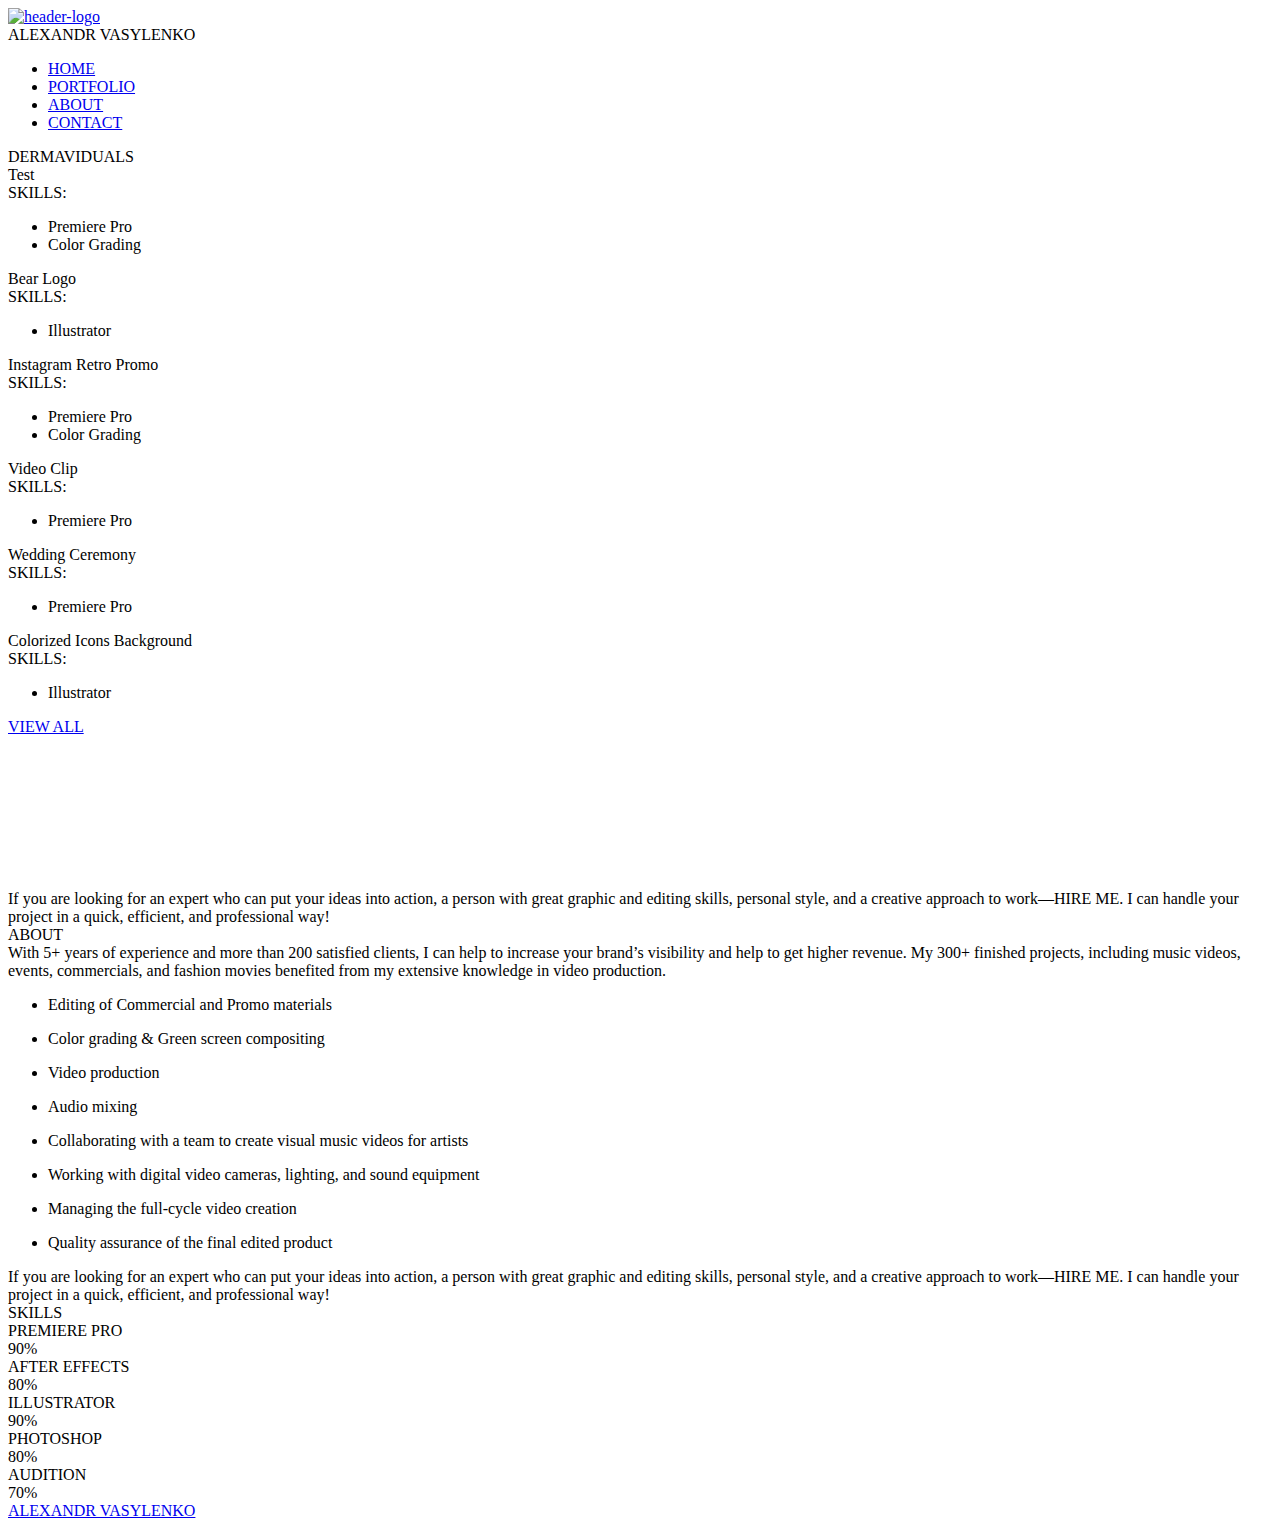
==== commit a9d9adfa: "Update roots" ====
--- a/index.html
+++ b/index.html
@@ -21,16 +21,16 @@
   <!--  -->
 
   <!-- Styles -->
-  <link rel="stylesheet" href="/assets/css/style.css" type="text/css">
-  <link rel="stylesheet" href="/styles/style.min.css" type="text/css">
+  <link rel="stylesheet" href="/portfolio/assets/css/style.css" type="text/css">
+  <link rel="stylesheet" href="/portfolio/styles/style.min.css" type="text/css">
   <!--  -->
 
   <!-- Script -->
-  <script type="text/javascript" src="/assets/js/jquery-3.6.0.min.js"></script>
-  <script type="text/javascript" src="/assets/js/lightzoom.js"></script>
-  <script type="text/javascript" src="/assets/js/functions.js" defer></script>
-  <!--  -->
-  <link rel="shortcut icon" href="/favicon.ico" type="image/x-icon">
+  <script type="text/javascript" src="/portfolio/assets/js/jquery-3.6.0.min.js"></script>
+  <script type="text/javascript" src="/portfolio/assets/js/lightzoom.js"></script>
+  <script type="text/javascript" src="/portfolio/assets/js/functions.js" defer></script>
+  <!--  -->
+  <link rel="shortcut icon" href="/portfolio/favicon.ico" type="image/x-icon">
   <title>Alex Vasylenko</title>
 </head>
 <body>
@@ -40,7 +40,7 @@
     <div class="header__content">
       <div class="container">
         <div class="header__content-inner">
-          <a class="logo-link" href="/"><img class="logo" src="/assets/images/logo-white.png" alt="header-logo"></a>
+          <a class="logo-link" href="/"><img class="logo" src="/portfolio/assets/images/logo-white.png" alt="header-logo"></a>
           <div class="title">
             <span>ALEXANDR VASYLENKO</span>
           </div>
@@ -55,7 +55,7 @@
             <nav class="menu-right">
               <ul class="menu-right__list">
                 <li class="menu-right__list-item">
-                  <a href="/" class="menu-right__link menu-right__link--active">HOME</a>
+                  <a href="/portfolio" class="menu-right__link menu-right__link--active">HOME</a>
                 </li>
                 <li class="menu-right__list-item">
                   <a href="#portfolio" class="menu-right__link">PORTFOLIO</a>
@@ -106,7 +106,7 @@
                 <div class="overlay__icons">
                   <!-- <div class="overlay__icons-link"><i class="fas fa-info"></i></div> -->
                   <a class="overlay__icons-link" href="https://youtu.be/ZMEm9ED51pM" target="_blank"><i class="fas fa-link"></i></a>
-                  <a class="overlay__icons-link lightzoom" href="/assets/images/portfolio/screenshots/dermaviduals.webp"><i class="fas fa-expand"></i></a>
+                  <a class="overlay__icons-link lightzoom" href="/portfolio/assets/images/portfolio/screenshots/dermaviduals.webp"><i class="fas fa-expand"></i></a>
                 </div>
                 <div class="overlay__text">
                   <div class="overlay__title">DERMAVIDUALS</div>
@@ -131,7 +131,7 @@
             <div class="col-xs-12 col-sm-6 col-md-6 col-lg-4 portfolio__item">
               <div class="overlay">
                 <div class="overlay__icons">
-                  <a class="overlay__icons-link lightzoom" href="/assets/images/portfolio/screenshots/bear_logo.png"><i class="fas fa-expand"></i></a>
+                  <a class="overlay__icons-link lightzoom" href="/portfolio/assets/images/portfolio/screenshots/bear_logo.webp"><i class="fas fa-expand"></i></a>
                 </div>
                 <div class="overlay__text">
                   <div class="overlay__title">Bear Logo</div>
@@ -153,7 +153,7 @@
               <div class="overlay">
                 <div class="overlay__icons">
                   <a class="overlay__icons-link" href="https://youtube.com/shorts/yMUczRINJYo?feature=share" target="_blank"><i class="fas fa-link"></i></a>
-                  <a class="overlay__icons-link lightzoom" href="/assets/images/portfolio/screenshots/inst_retro_promo.webp"><i class="fas fa-expand"></i></a>
+                  <a class="overlay__icons-link lightzoom" href="/portfolio/assets/images/portfolio/screenshots/inst_retro_promo.webp"><i class="fas fa-expand"></i></a>
                 </div>
                 <div class="overlay__text">
                   <div class="overlay__title">Instagram Retro Promo</div>
@@ -176,7 +176,7 @@
               <div class="overlay">
                 <div class="overlay__icons">
                   <a class="overlay__icons-link" href="https://youtu.be/8874lwxf_Is" target="_blank"><i class="fas fa-link"></i></a>
-                  <a class="overlay__icons-link lightzoom" href="/assets/images/portfolio/screenshots/video-clip-1.webp"><i class="fas fa-expand"></i></a>
+                  <a class="overlay__icons-link lightzoom" href="/portfolio/assets/images/portfolio/screenshots/video-clip-1.webp"><i class="fas fa-expand"></i></a>
                 </div>
                 <div class="overlay__text">
                   <div class="overlay__title">Video Clip</div>
@@ -198,7 +198,7 @@
               <div class="overlay">
                 <div class="overlay__icons">
                   <a class="overlay__icons-link" href="https://youtu.be/15vxEZLTHuY" target="_blank"><i class="fas fa-link"></i></a>
-                  <a class="overlay__icons-link lightzoom" href="/assets/images/portfolio/screenshots/wedding-ceremony.webp"><i class="fas fa-expand"></i></a>
+                  <a class="overlay__icons-link lightzoom" href="/portfolio/assets/images/portfolio/screenshots/wedding-ceremony.webp"><i class="fas fa-expand"></i></a>
                 </div>
                 <div class="overlay__text">
                   <div class="overlay__title">Wedding Ceremony</div>
@@ -219,7 +219,7 @@
             <div class="col-xs-12 col-sm-6 col-md-6 col-lg-4 portfolio__item">
               <div class="overlay">
                 <div class="overlay__icons">
-                  <a class="overlay__icons-link lightzoom" href="/assets/images/portfolio/screenshots/bg_icons.png"><i class="fas fa-expand"></i></a>
+                  <a class="overlay__icons-link lightzoom" href="/assets/images/portfolio/screenshots/bg_icons.webp"><i class="fas fa-expand"></i></a>
                 </div>
                 <div class="overlay__text">
                   <div class="overlay__title">Colorized Icons Background</div>
@@ -241,7 +241,7 @@
         </div>
 
         <div class="portfolio__button">
-          <a href="/portfolio.html" class="portfolio__button-link">VIEW ALL</a>
+          <a href="/portfolio/portfolio.html" class="portfolio__button-link">VIEW ALL</a>
         </div>
       </div>
     </section>
@@ -251,7 +251,7 @@
         <div class="row">
           <div class="col-xs-12 col-sm-12 col-md-6 col-lg-6">
             <video class="about__bg" onloadeddata="this.play();" playsinline autoplay muted loop>
-              <source src="assets/videos/bg.webm" type='video/webm; codecs="vp8.0, vorbis"'> 
+              <source src="portfolio/assets/videos/bg.webm" type='video/webm; codecs="vp8.0, vorbis"'> 
             </video> 
             <div class="about__description-left about__description-3">
               If you are looking for an expert who can put your ideas into action, a person with great graphic and editing skills, personal style, and a creative approach to work—HIRE ME. I can handle your project in a quick, efficient, and professional way!
